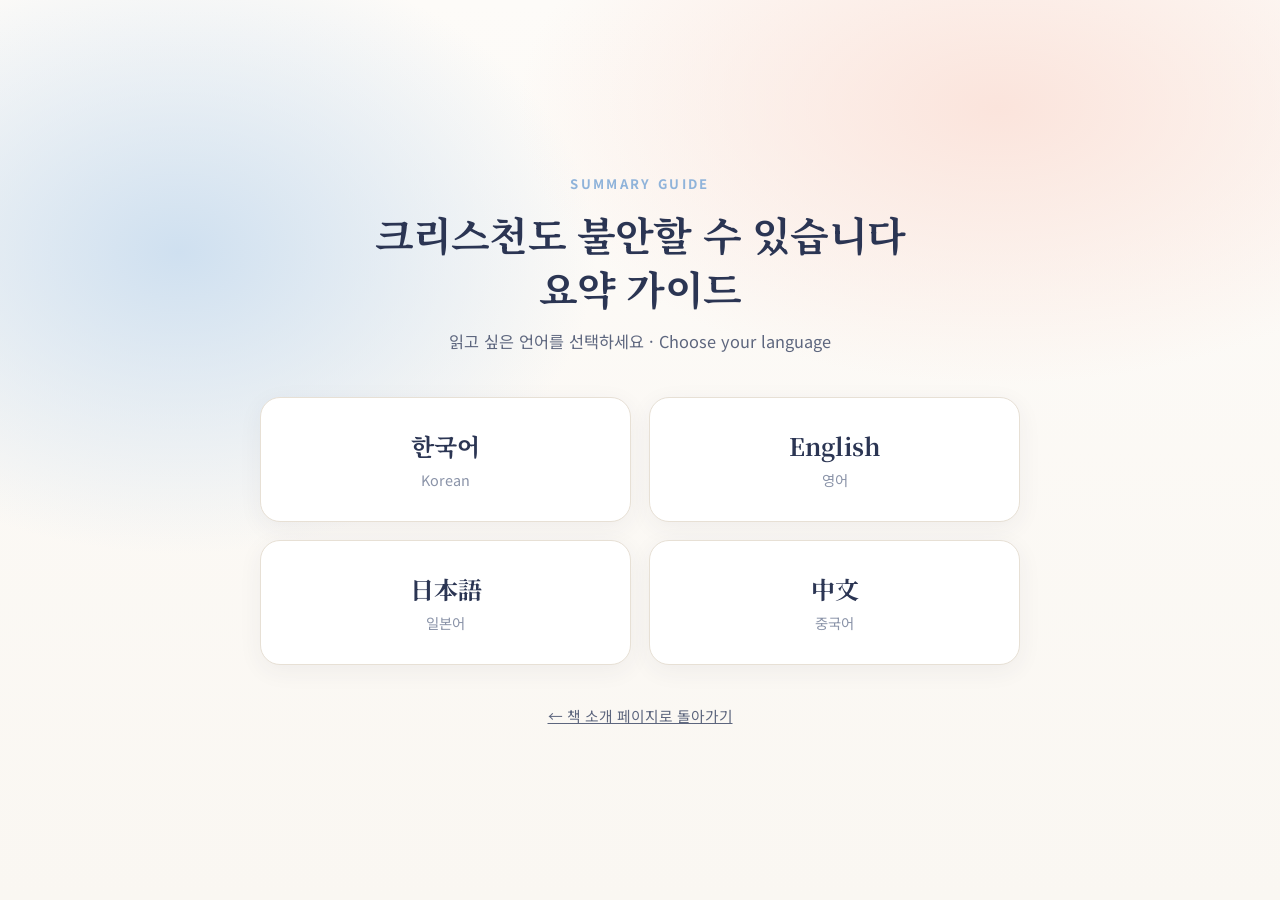
==== guides/index.html @ 87c54f7f "Add 다국어 요약 가이드 (KO/EN/JA/ZH) + 언어 선택 페이지 Co-Authored-By: Claude Opus 4.7 (1M context) <noreply@anthr" ====
<!DOCTYPE html>
<html lang="ko">
<head>
  <meta charset="UTF-8" />
  <meta name="viewport" content="width=device-width, initial-scale=1.0" />
  <title>크리스천도 불안할 수 있습니다 — 다국어 요약 가이드</title>
  <meta name="description" content="『크리스천도 불안할 수 있습니다』 요약 가이드 — 한국어·English·日本語·中文" />
  <link rel="preconnect" href="https://fonts.googleapis.com" />
  <link href="https://fonts.googleapis.com/css2?family=Noto+Serif+KR:wght@500;700&family=Noto+Sans+KR:wght@400;500&display=swap" rel="stylesheet" />
  <style>
    * { margin: 0; padding: 0; box-sizing: border-box; }
    body {
      font-family: "Noto Sans KR", sans-serif; color: #2b3553; min-height: 100vh;
      display: grid; place-items: center; padding: 40px 20px;
      background:
        radial-gradient(800px 460px at 78% 12%, #fbe4dc 0%, transparent 60%),
        radial-gradient(720px 520px at 14% 28%, #cfe0f0 0%, transparent 58%),
        linear-gradient(180deg, #fdfbf8, #faf7f2);
    }
    .wrap { max-width: 760px; width: 100%; text-align: center; }
    .eyebrow { color: #8fb3da; font-weight: 700; letter-spacing: .18em; font-size: .82rem; text-transform: uppercase; margin-bottom: 14px; }
    h1 { font-family: "Noto Serif KR", serif; font-weight: 700; font-size: clamp(1.7rem, 5vw, 2.5rem); line-height: 1.35; margin-bottom: 14px; letter-spacing: -.02em; }
    .sub { color: #5d667e; font-size: 1.02rem; margin-bottom: 44px; }
    .langs { display: grid; grid-template-columns: repeat(2, 1fr); gap: 18px; }
    .lang {
      display: block; background: #fff; border: 1px solid #e7e0d5; border-radius: 20px;
      padding: 30px 24px; text-decoration: none; color: inherit; transition: transform .3s cubic-bezier(.22,.61,.36,1), box-shadow .3s;
      box-shadow: 0 6px 24px rgba(43,53,83,.06);
    }
    .lang:hover { transform: translateY(-6px); box-shadow: 0 20px 50px rgba(43,53,83,.14); }
    .lang b { font-family: "Noto Serif KR", serif; font-size: 1.5rem; display: block; margin-bottom: 4px; }
    .lang span { color: #8a93a8; font-size: .9rem; }
    .foot { margin-top: 40px; font-size: .92rem; }
    .foot a { color: #5d667e; }
    @media (max-width: 540px) { .langs { grid-template-columns: 1fr; } }
  </style>
</head>
<body>
  <main class="wrap">
    <p class="eyebrow">Summary Guide</p>
    <h1>크리스천도 불안할 수 있습니다<br />요약 가이드</h1>
    <p class="sub">읽고 싶은 언어를 선택하세요 · Choose your language</p>
    <div class="langs">
      <a class="lang" href="Christians_Can_Get_Anxious_KO.html"><b>한국어</b><span>Korean</span></a>
      <a class="lang" href="Christians_Can_Get_Anxious_EN.html"><b>English</b><span>영어</span></a>
      <a class="lang" href="Christians_Can_Get_Anxious_JA.html"><b>日本語</b><span>일본어</span></a>
      <a class="lang" href="Christians_Can_Get_Anxious_ZH.html"><b>中文</b><span>중국어</span></a>
    </div>
    <p class="foot"><a href="../index.html">← 책 소개 페이지로 돌아가기</a></p>
  </main>
</body>
</html>
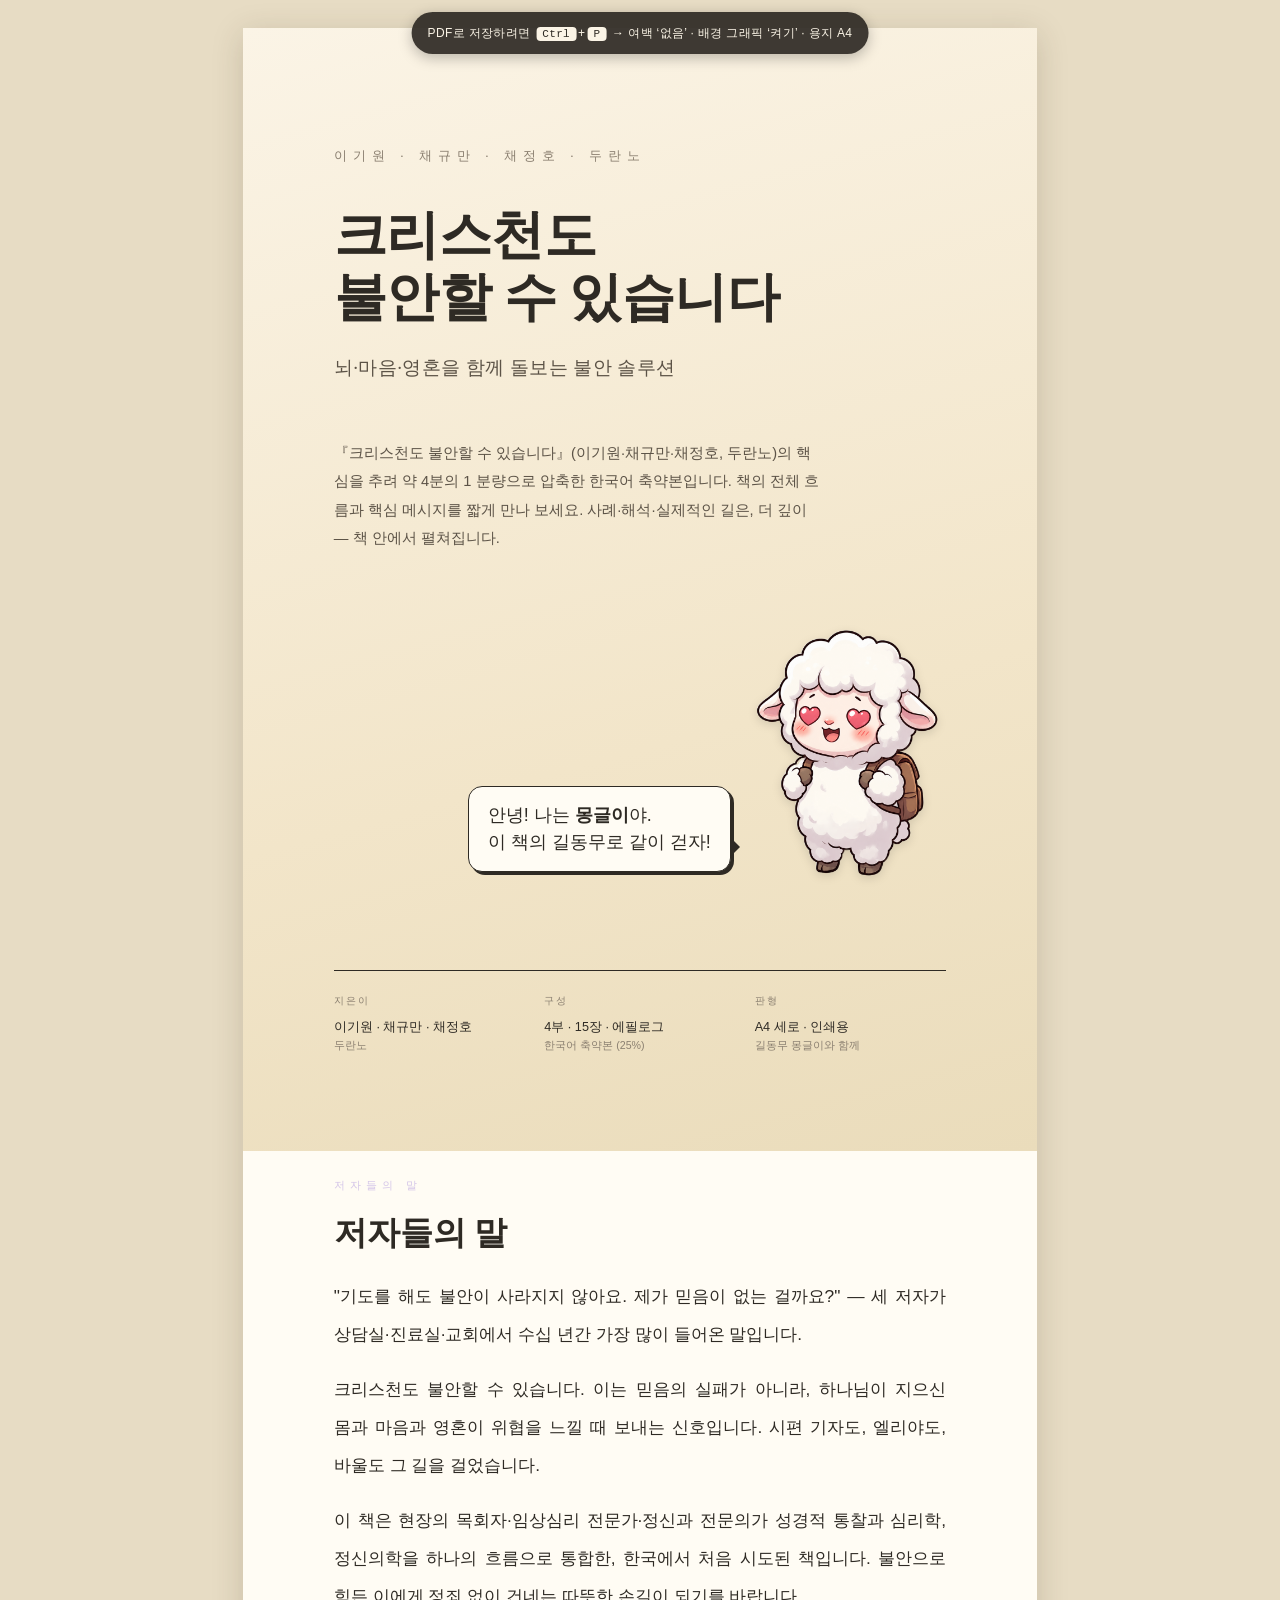
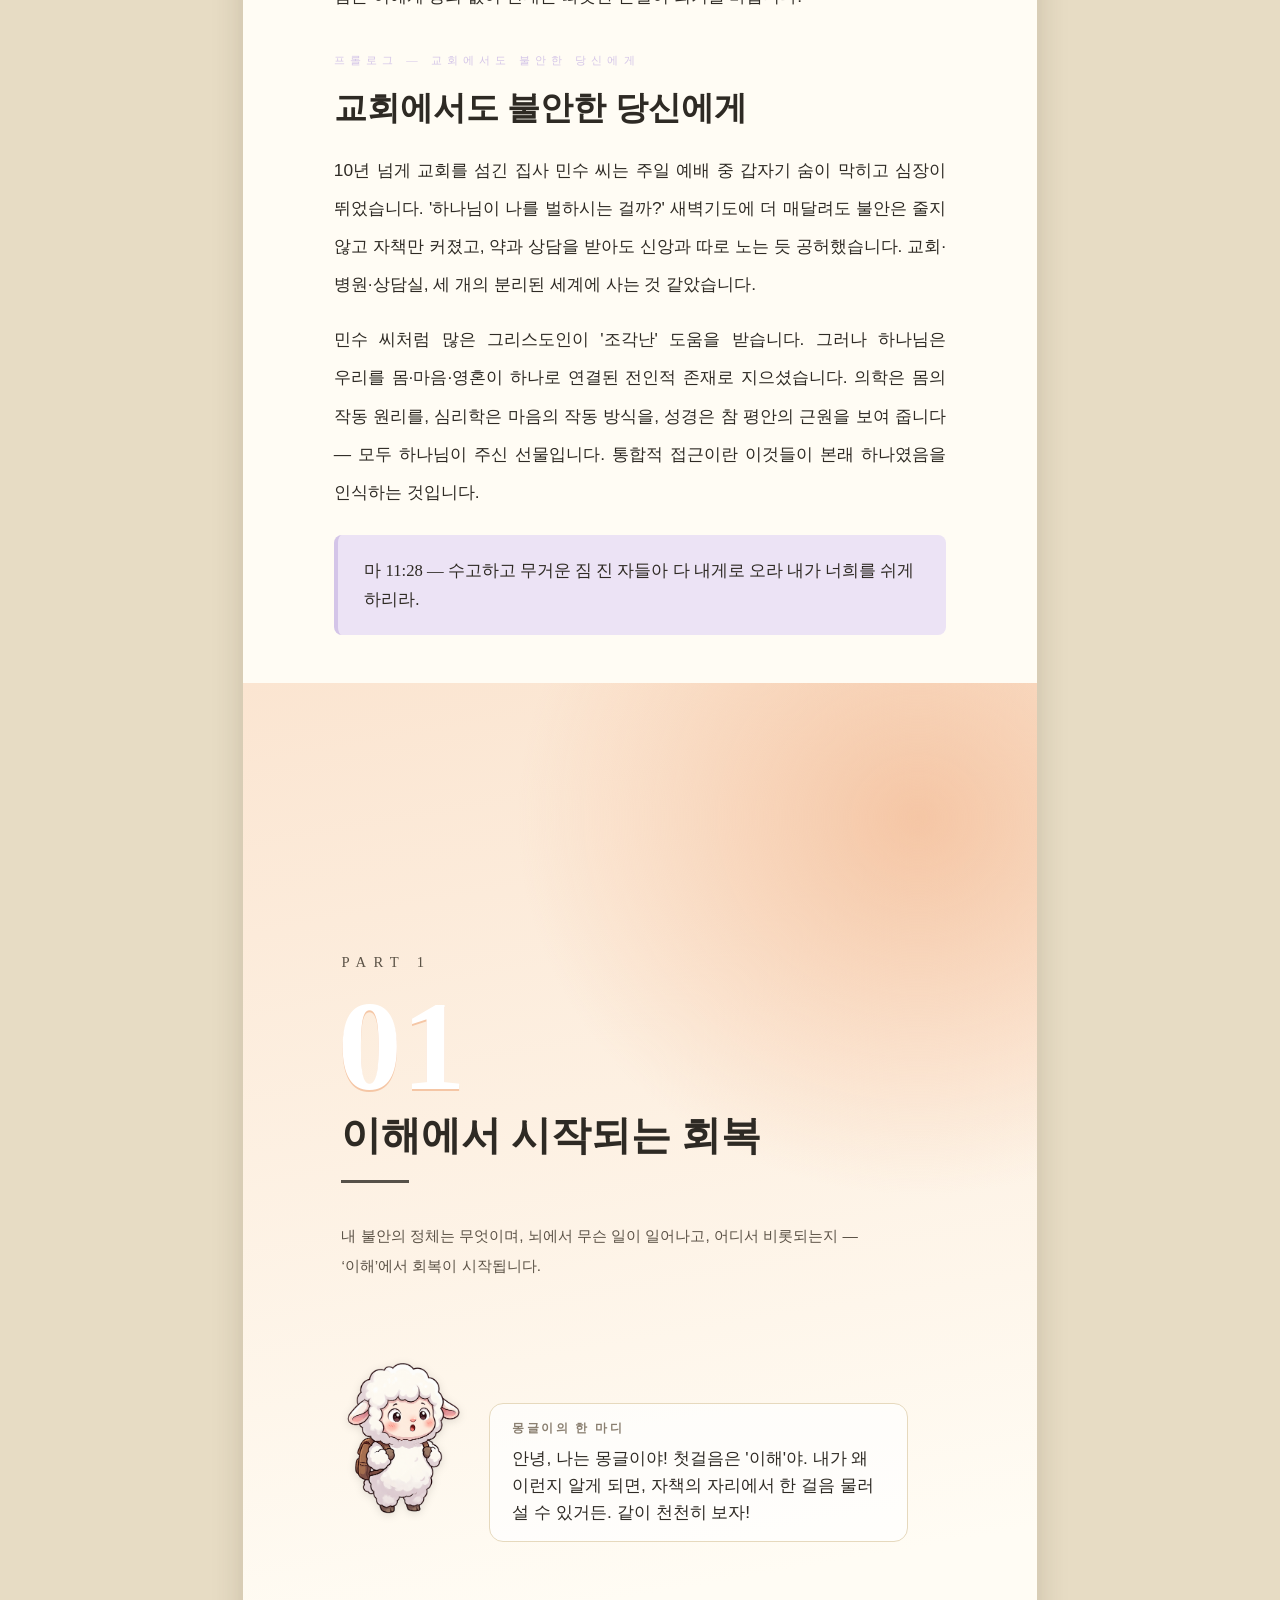
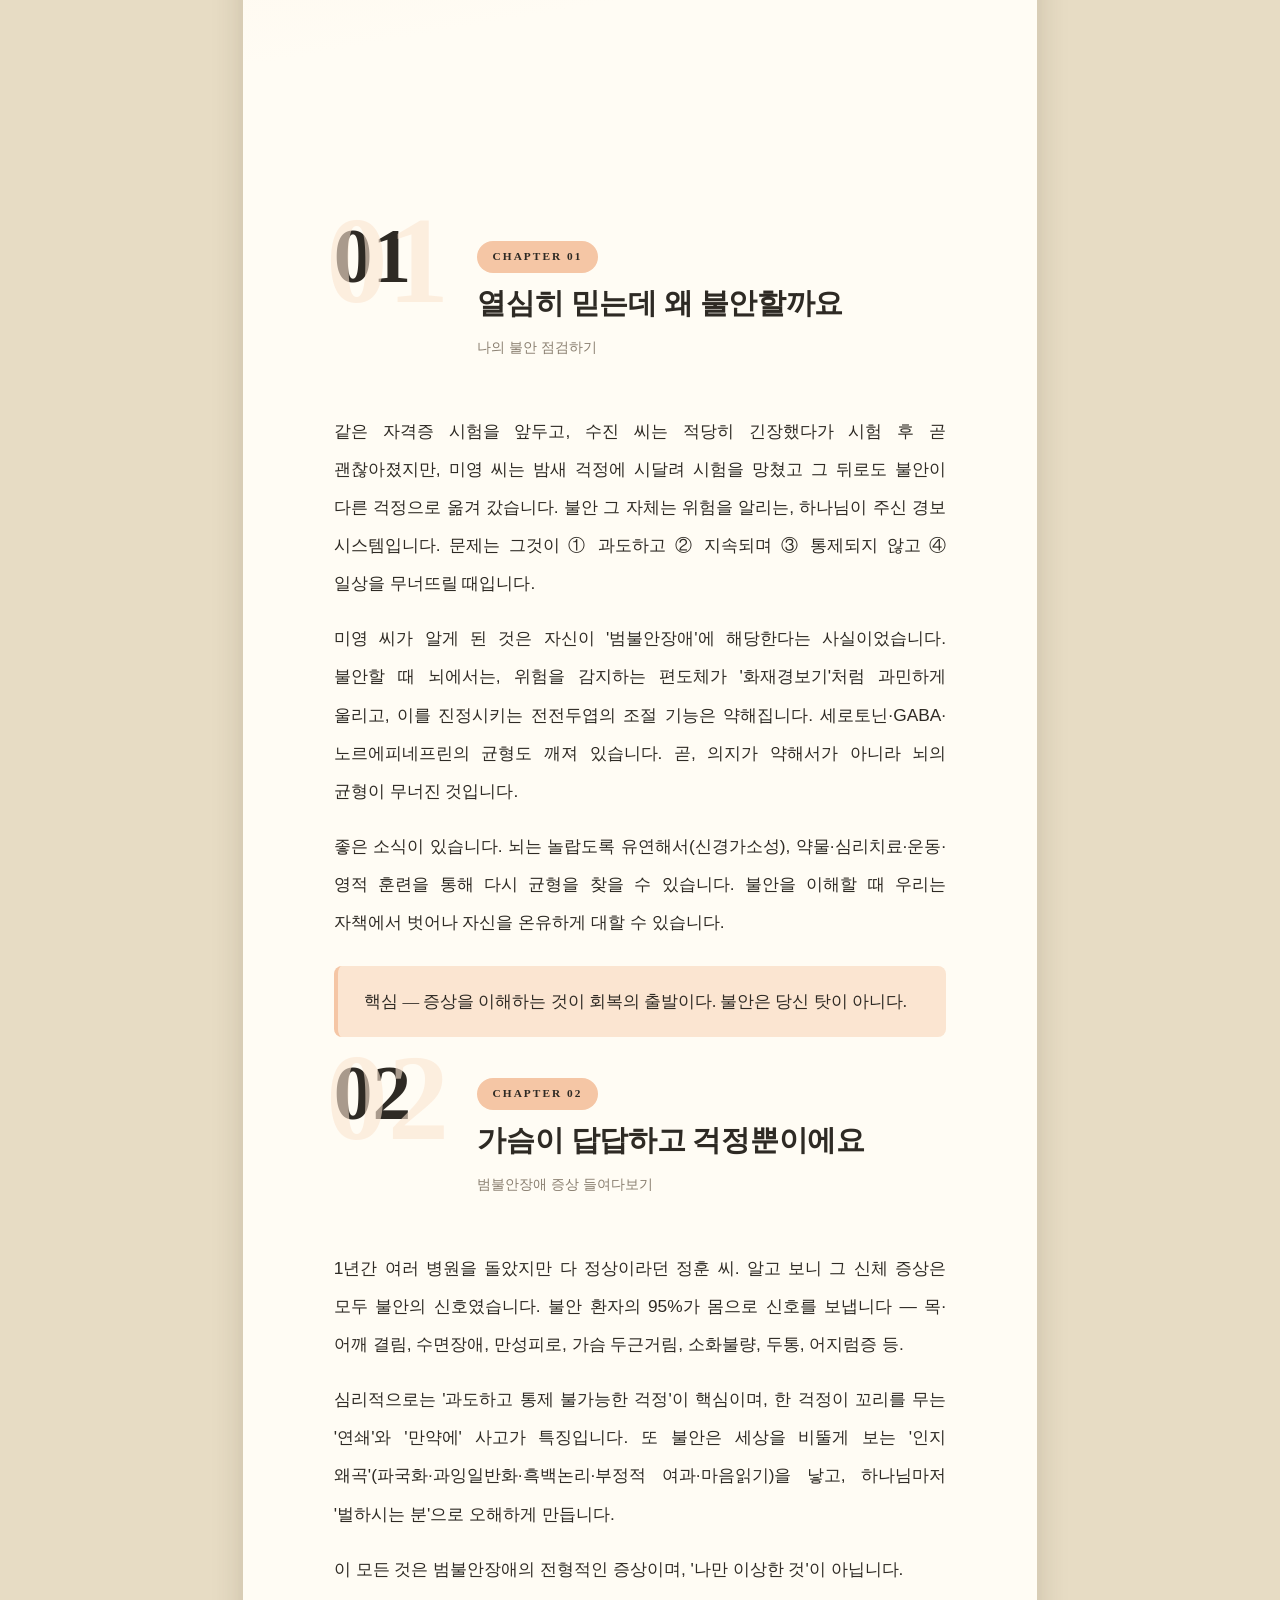
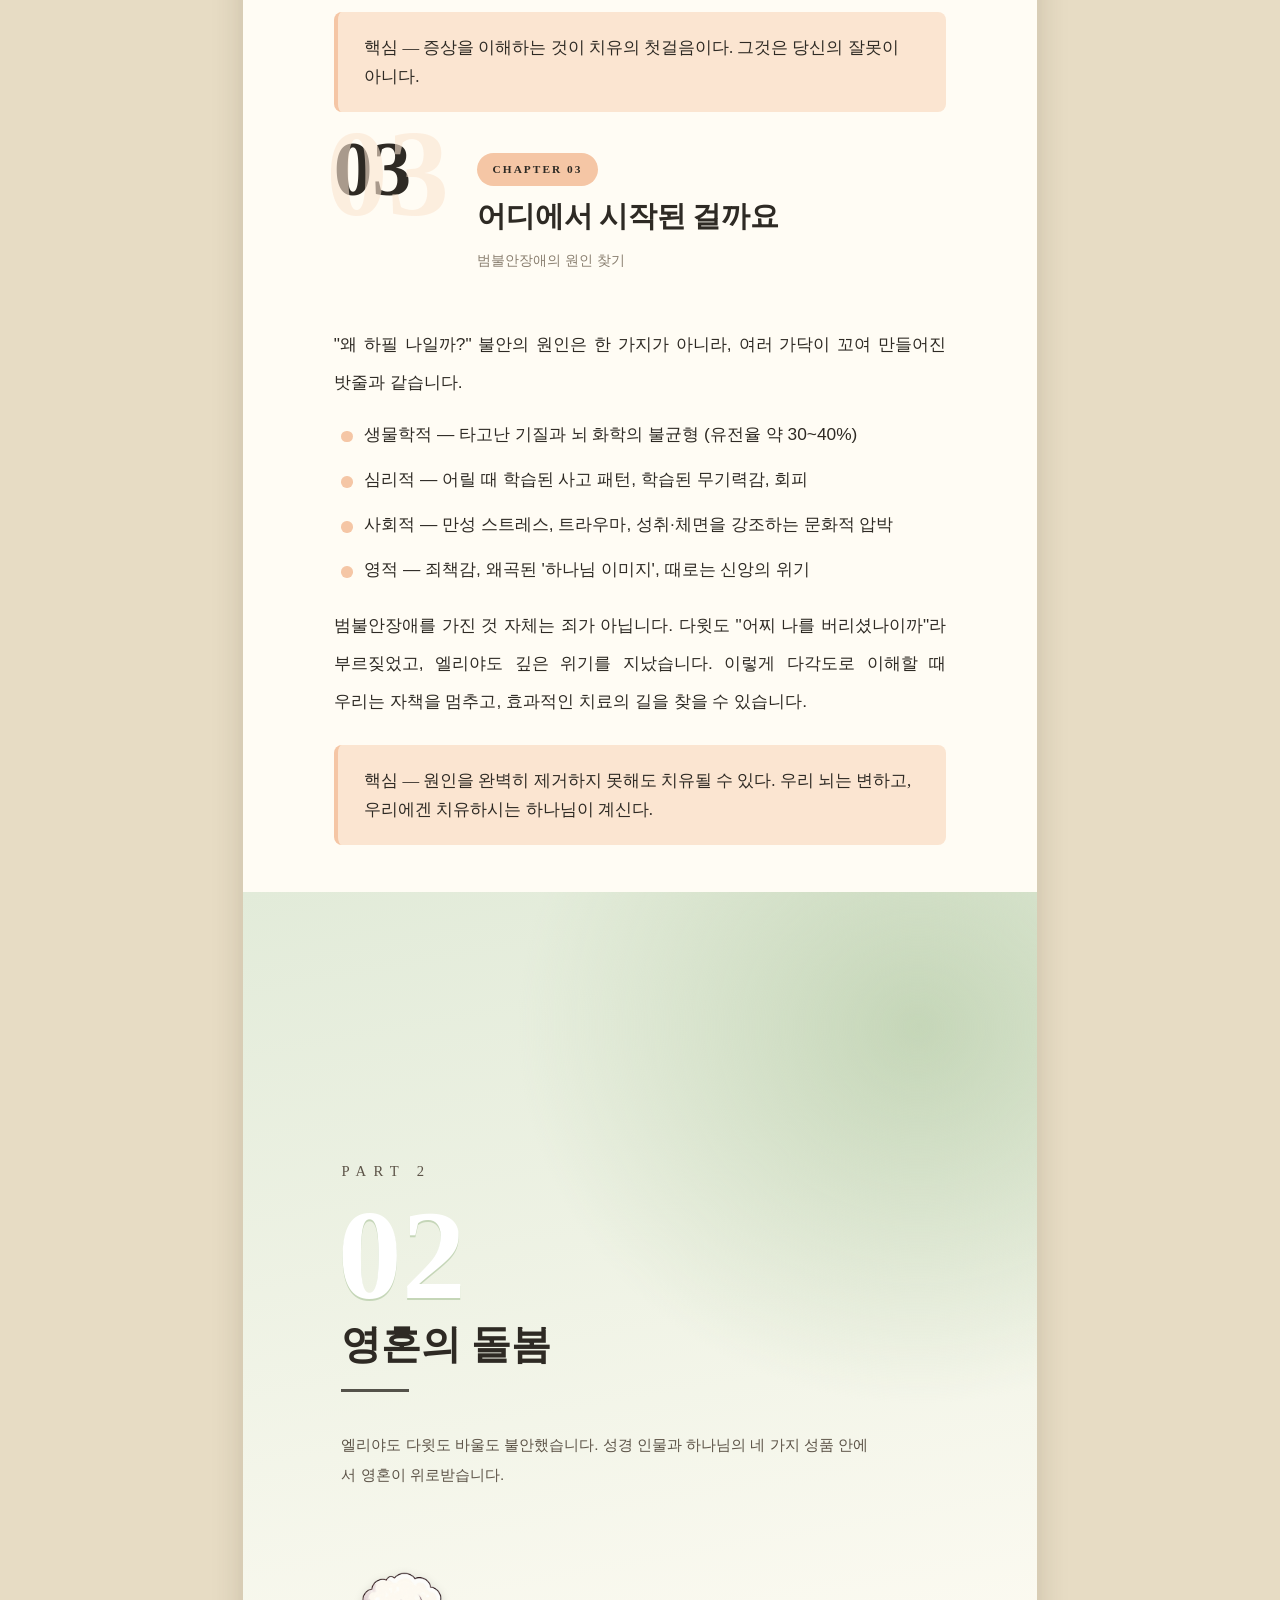
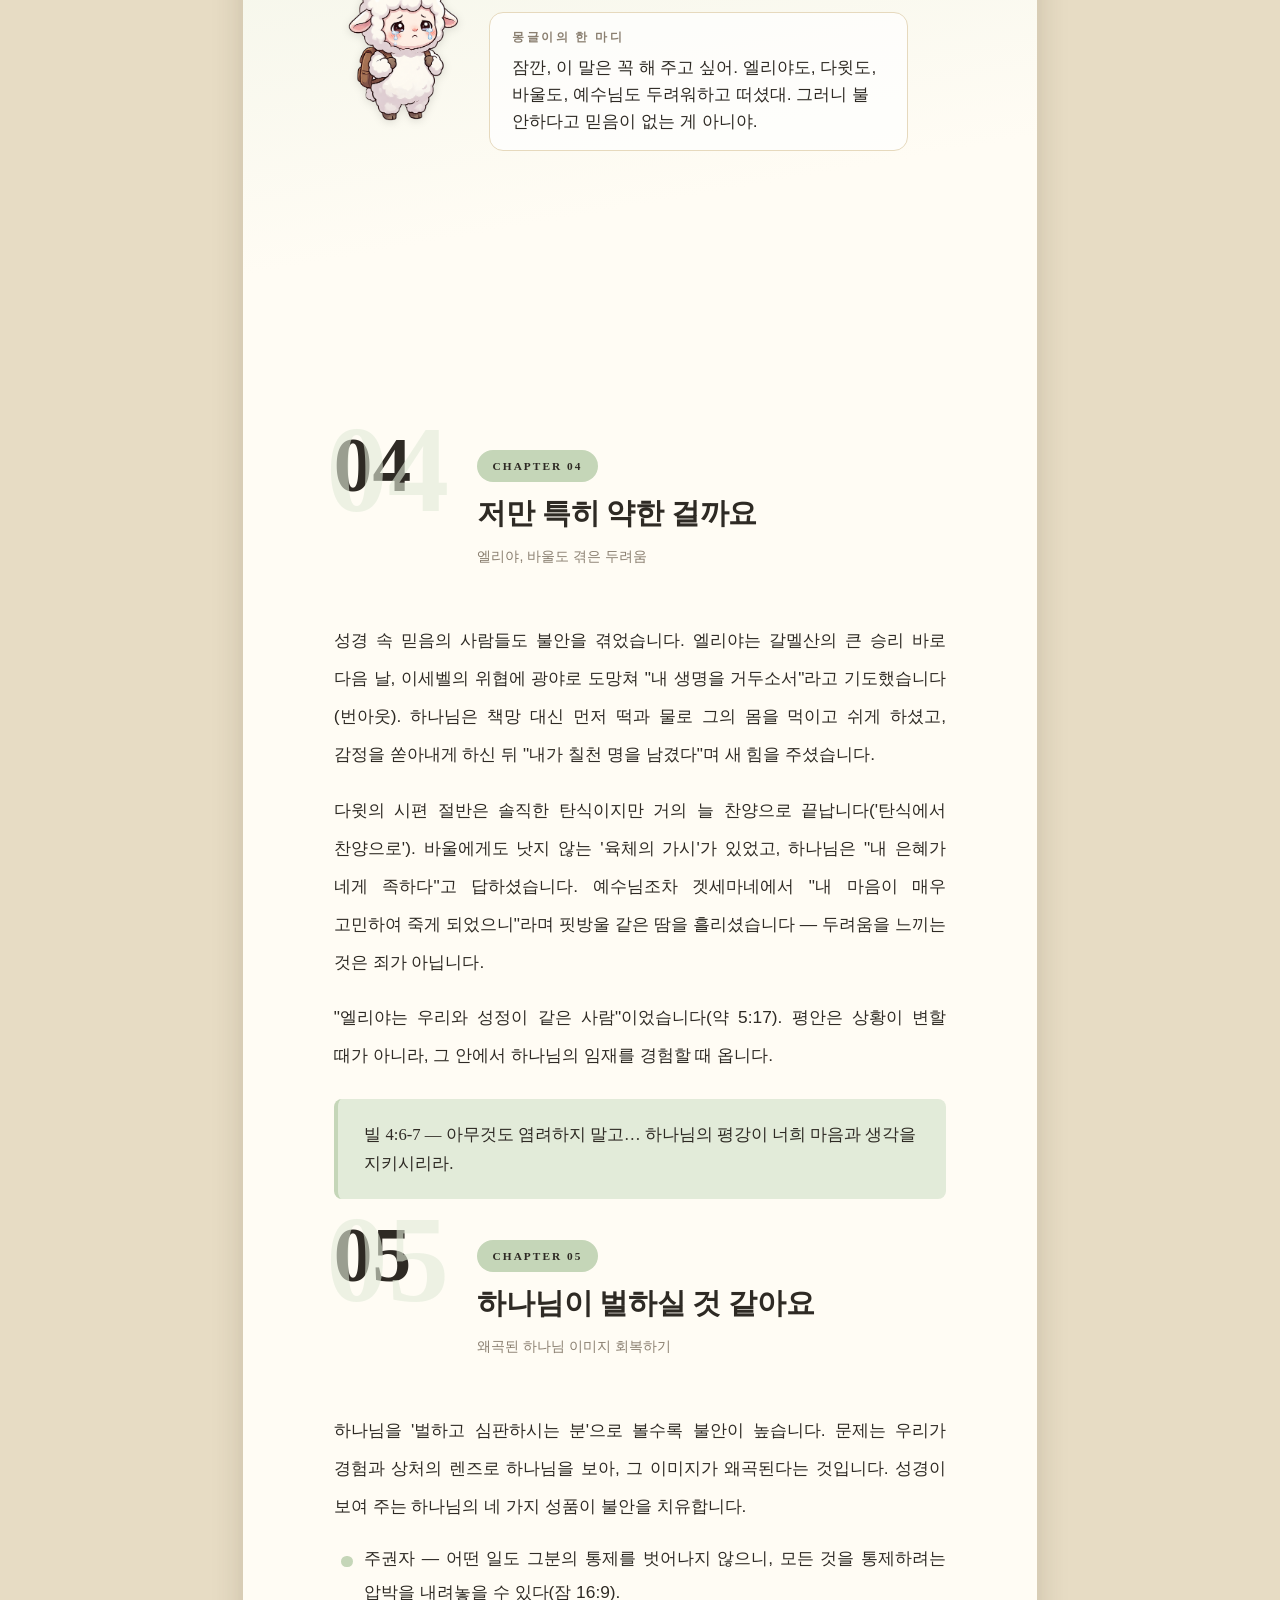
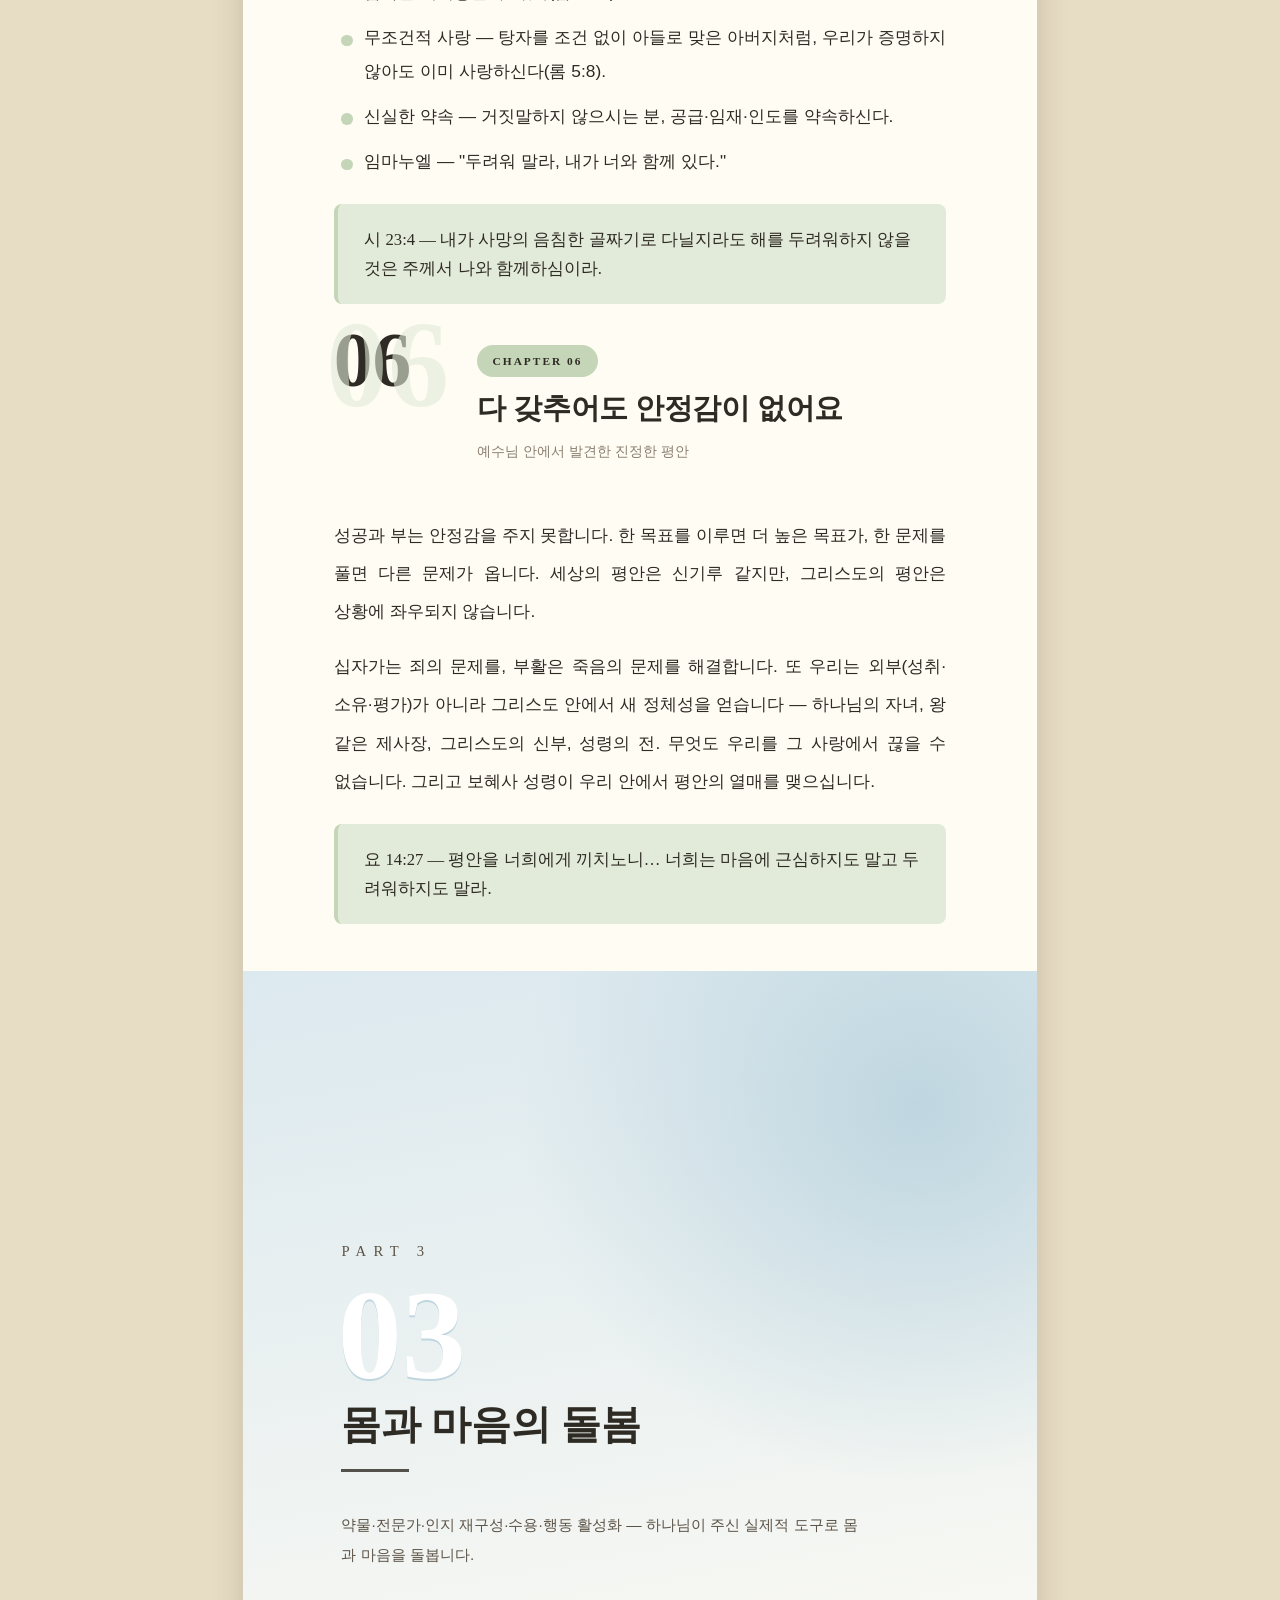
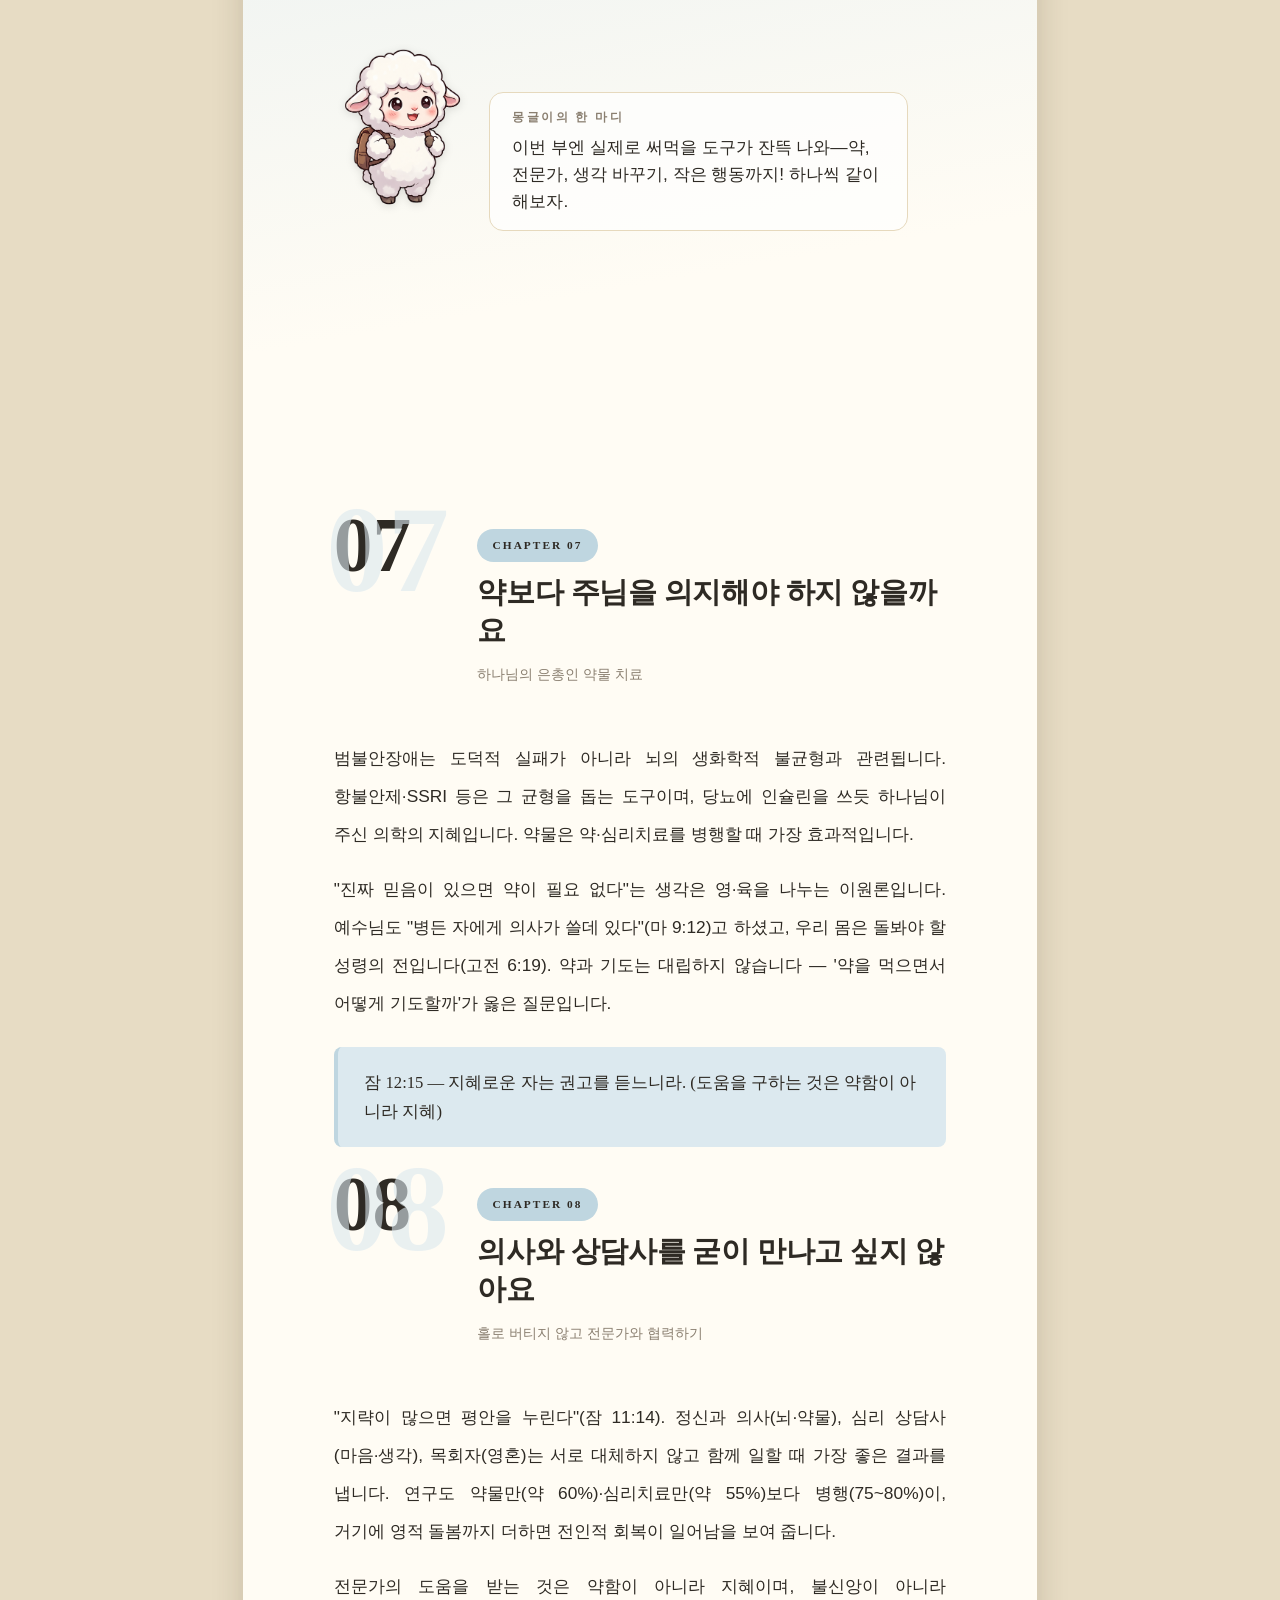
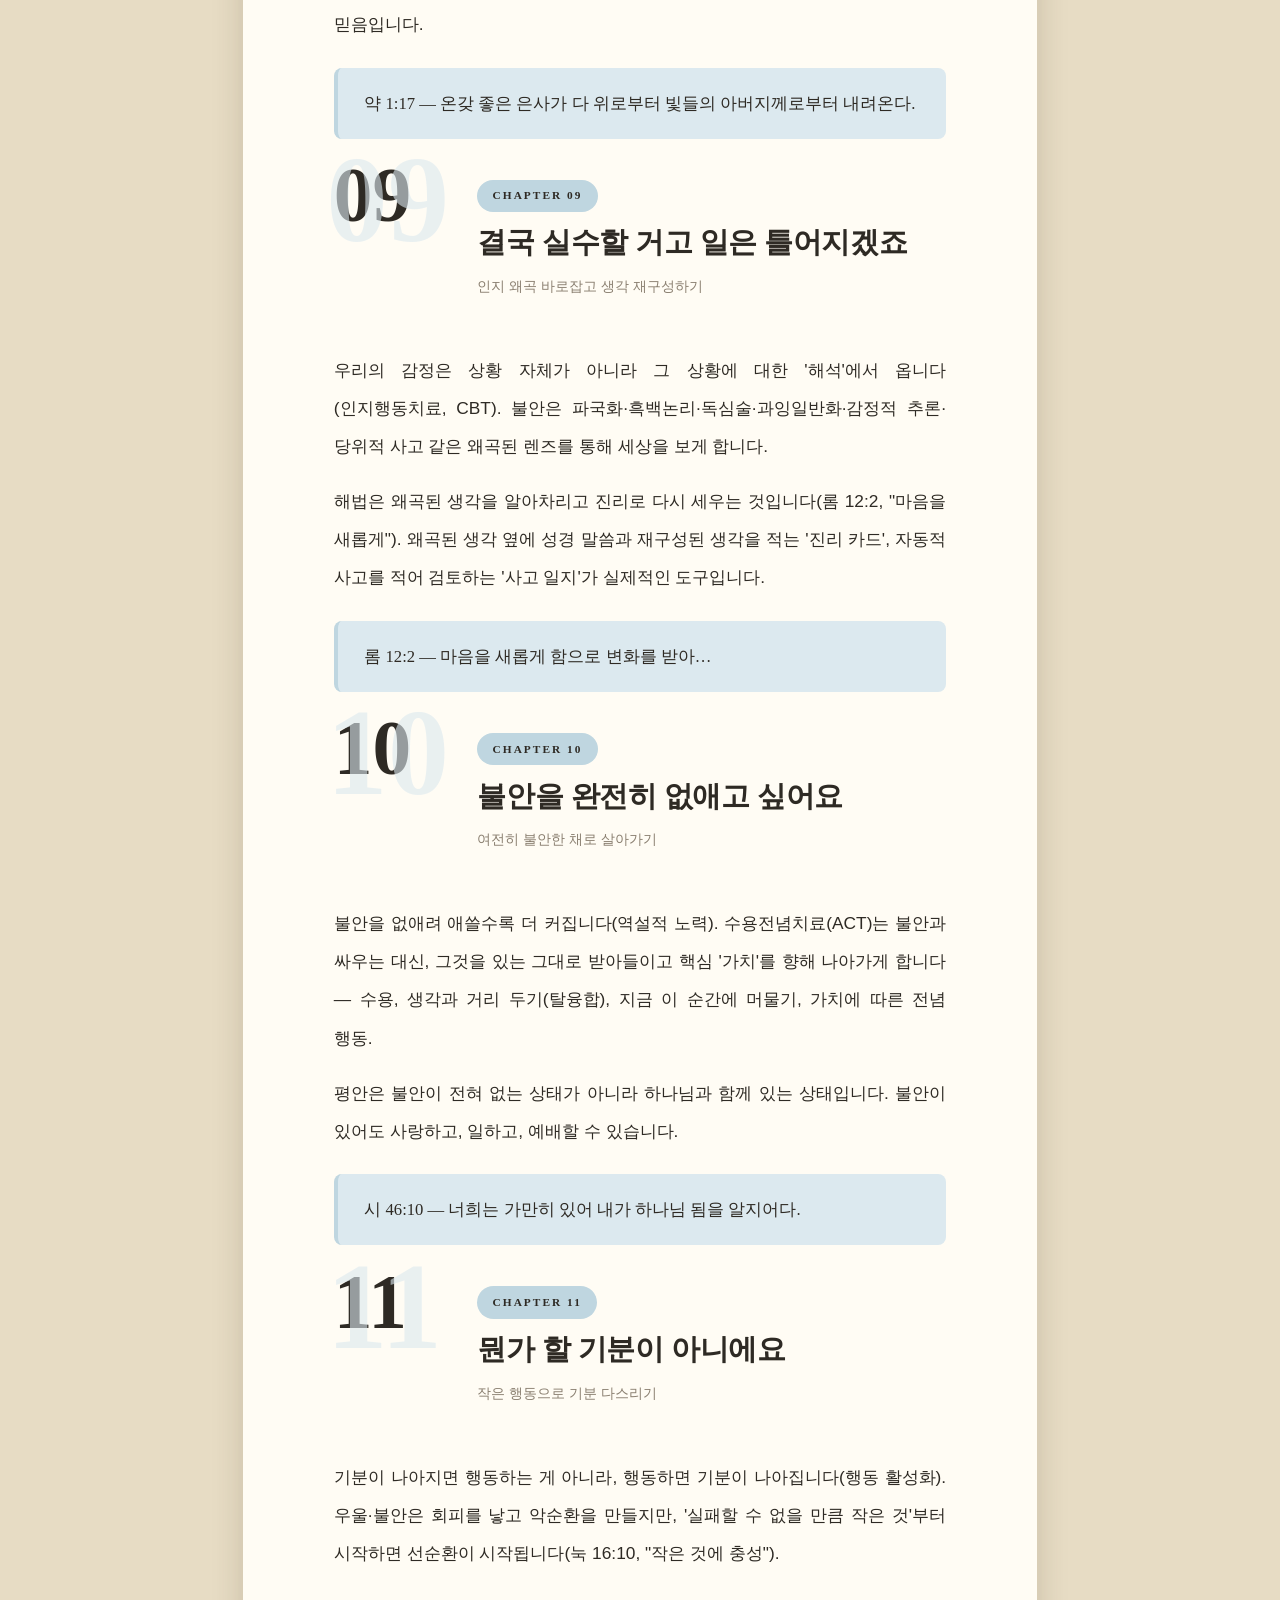
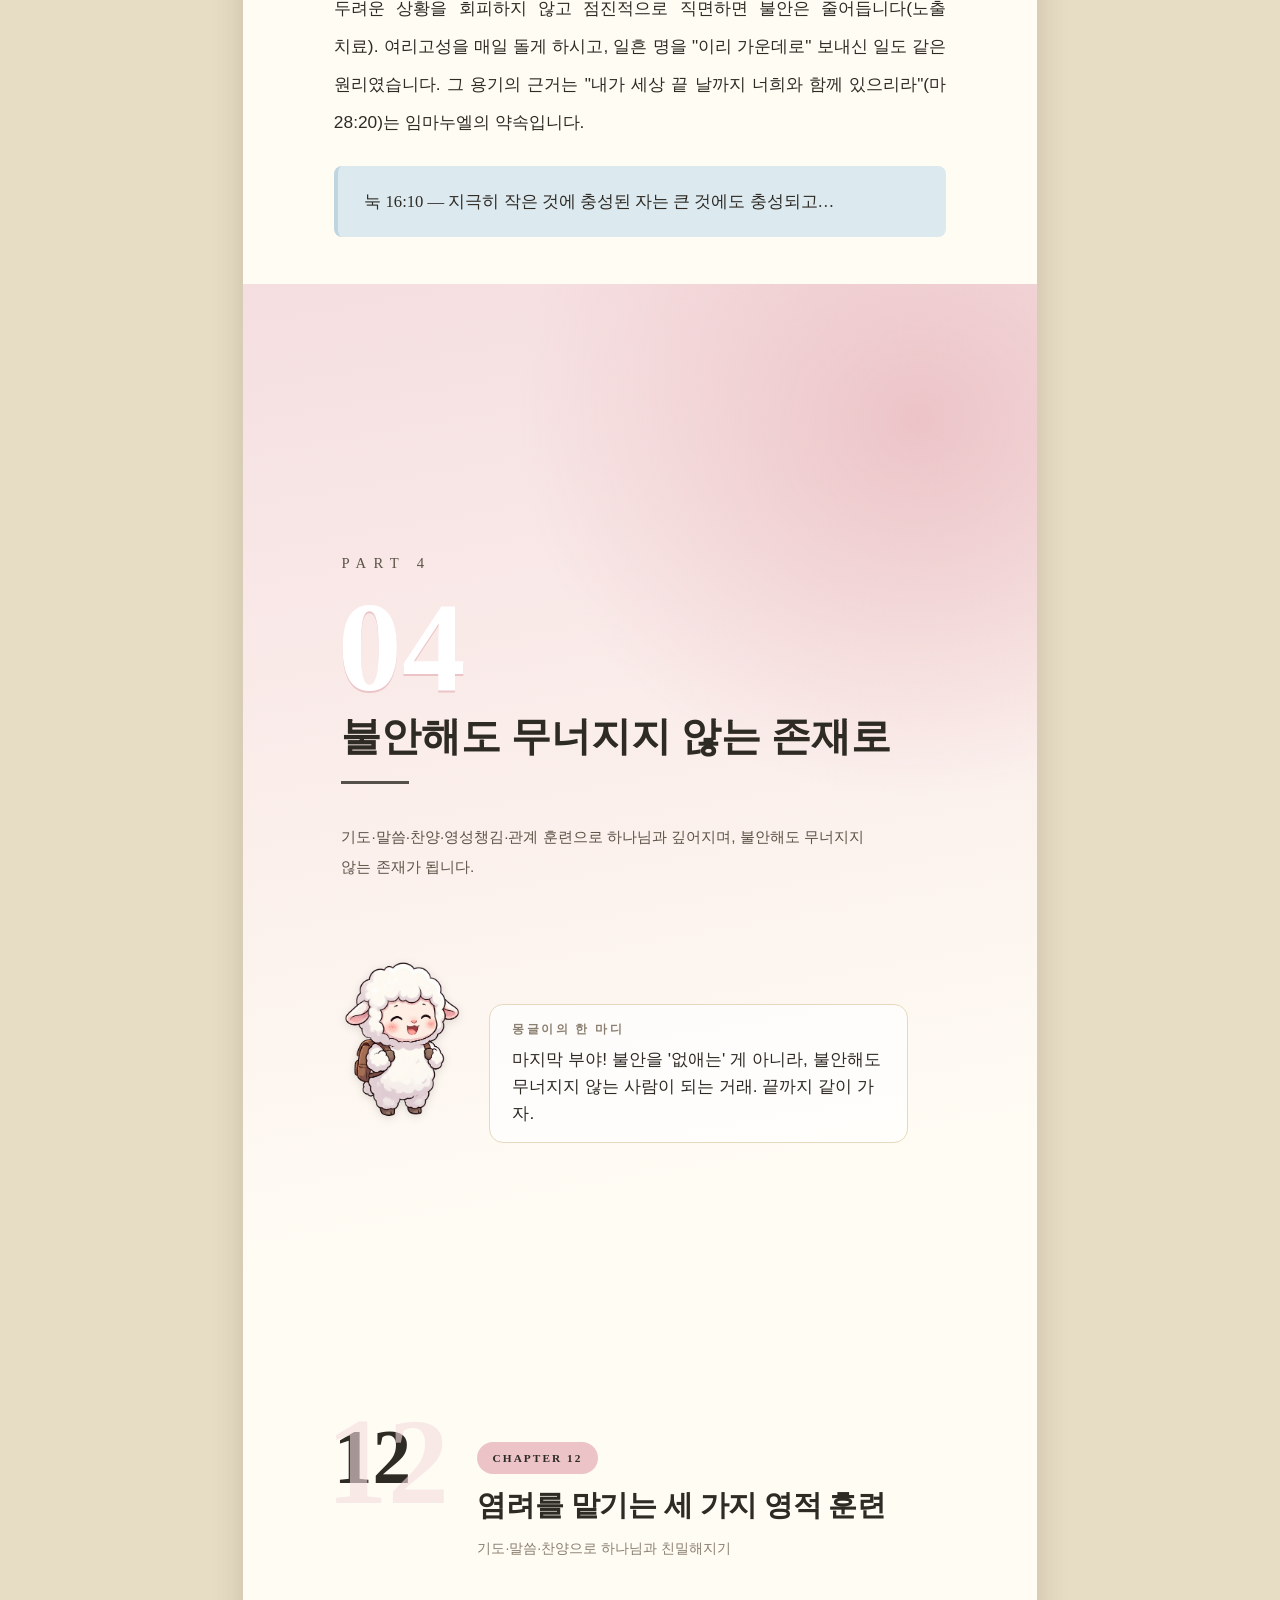
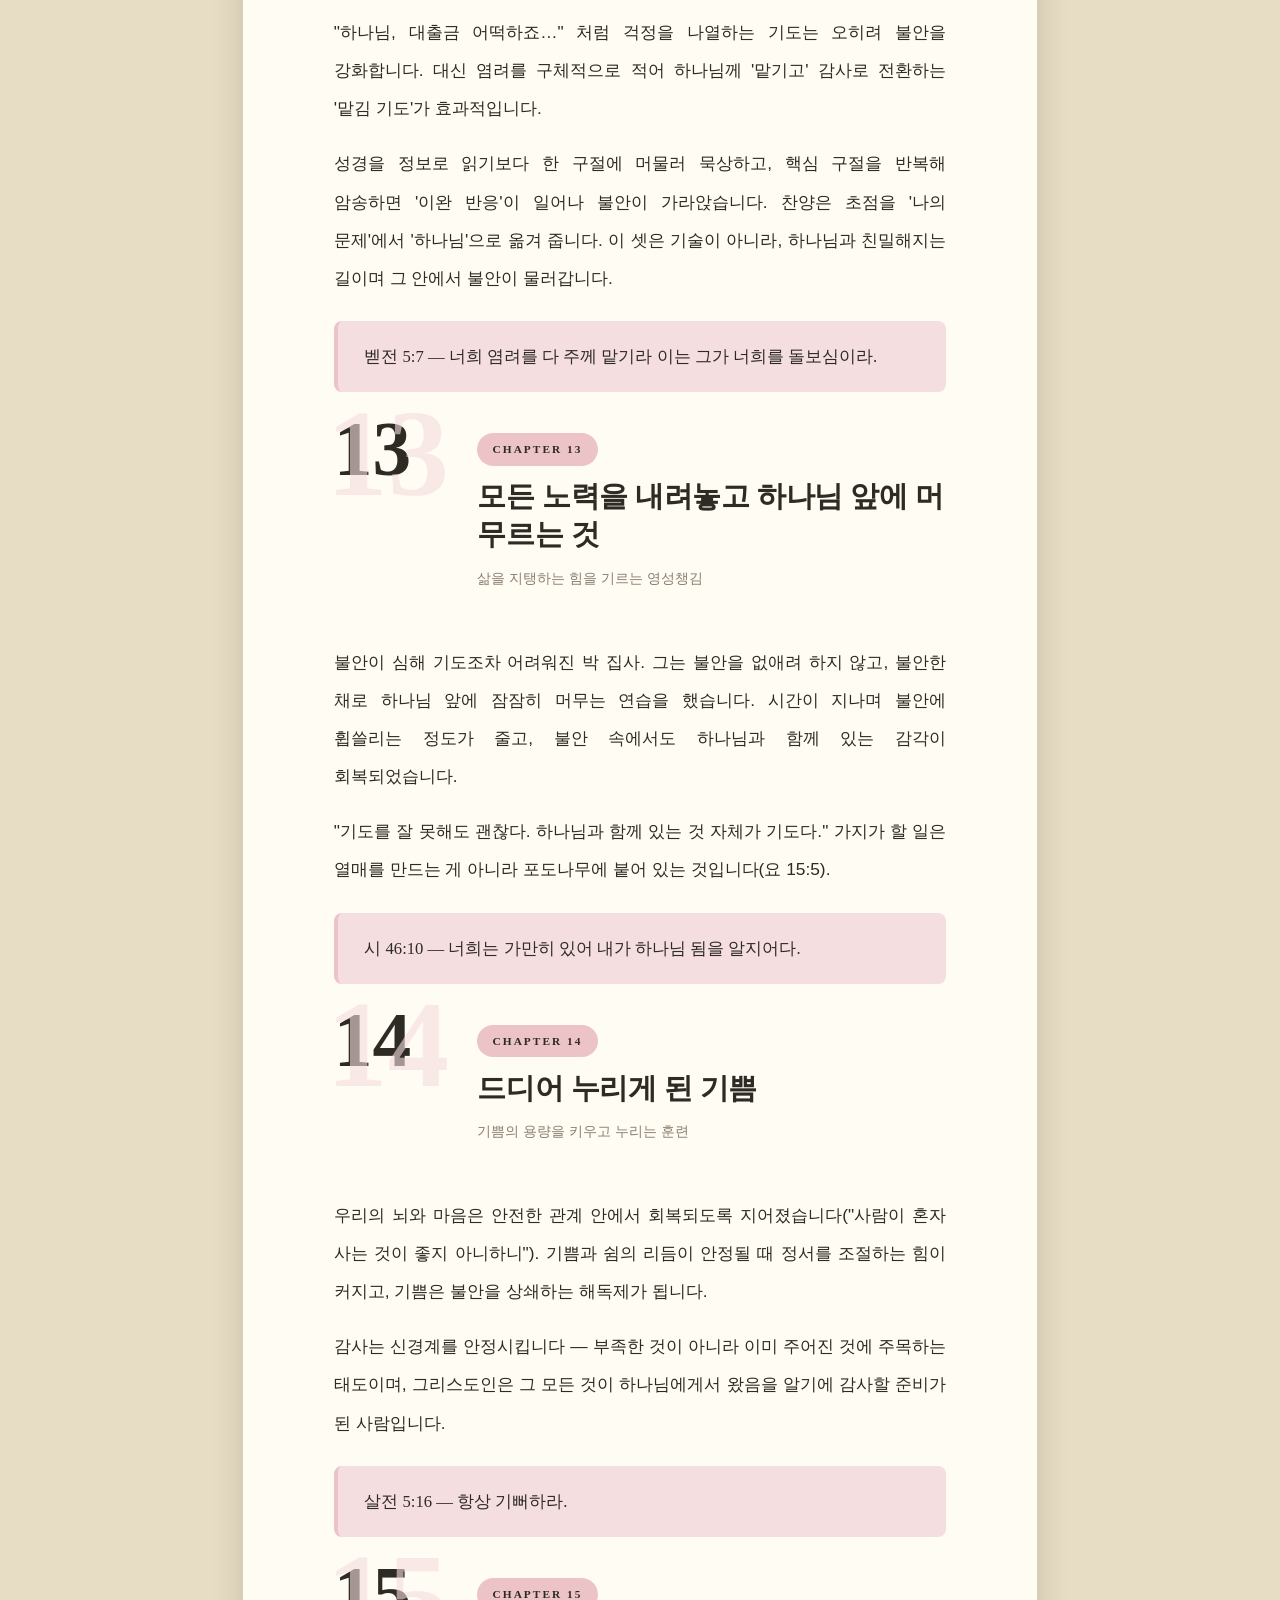
==== commit 7f7dca68: "가이드: 상세 다국어 풀가이드 내리고 한국어 티저(25%)로 교체 저작권 우려(목사님 요청) 반영. EN/JA/ZH/KO 상세본 제거, guides/index.html을 한국어 축" ====
--- a/guides/index.html
+++ b/guides/index.html
@@ -1,52 +1,311 @@
-<!DOCTYPE html>
+<!doctype html>
 <html lang="ko">
 <head>
-  <meta charset="UTF-8" />
-  <meta name="viewport" content="width=device-width, initial-scale=1.0" />
-  <title>크리스천도 불안할 수 있습니다 — 다국어 요약 가이드</title>
-  <meta name="description" content="『크리스천도 불안할 수 있습니다』 요약 가이드 — 한국어·English·日本語·中文" />
-  <link rel="preconnect" href="https://fonts.googleapis.com" />
-  <link href="https://fonts.googleapis.com/css2?family=Noto+Serif+KR:wght@500;700&family=Noto+Sans+KR:wght@400;500&display=swap" rel="stylesheet" />
-  <style>
-    * { margin: 0; padding: 0; box-sizing: border-box; }
-    body {
-      font-family: "Noto Sans KR", sans-serif; color: #2b3553; min-height: 100vh;
-      display: grid; place-items: center; padding: 40px 20px;
-      background:
-        radial-gradient(800px 460px at 78% 12%, #fbe4dc 0%, transparent 60%),
-        radial-gradient(720px 520px at 14% 28%, #cfe0f0 0%, transparent 58%),
-        linear-gradient(180deg, #fdfbf8, #faf7f2);
-    }
-    .wrap { max-width: 760px; width: 100%; text-align: center; }
-    .eyebrow { color: #8fb3da; font-weight: 700; letter-spacing: .18em; font-size: .82rem; text-transform: uppercase; margin-bottom: 14px; }
-    h1 { font-family: "Noto Serif KR", serif; font-weight: 700; font-size: clamp(1.7rem, 5vw, 2.5rem); line-height: 1.35; margin-bottom: 14px; letter-spacing: -.02em; }
-    .sub { color: #5d667e; font-size: 1.02rem; margin-bottom: 44px; }
-    .langs { display: grid; grid-template-columns: repeat(2, 1fr); gap: 18px; }
-    .lang {
-      display: block; background: #fff; border: 1px solid #e7e0d5; border-radius: 20px;
-      padding: 30px 24px; text-decoration: none; color: inherit; transition: transform .3s cubic-bezier(.22,.61,.36,1), box-shadow .3s;
-      box-shadow: 0 6px 24px rgba(43,53,83,.06);
-    }
-    .lang:hover { transform: translateY(-6px); box-shadow: 0 20px 50px rgba(43,53,83,.14); }
-    .lang b { font-family: "Noto Serif KR", serif; font-size: 1.5rem; display: block; margin-bottom: 4px; }
-    .lang span { color: #8a93a8; font-size: .9rem; }
-    .foot { margin-top: 40px; font-size: .92rem; }
-    .foot a { color: #5d667e; }
-    @media (max-width: 540px) { .langs { grid-template-columns: 1fr; } }
-  </style>
+<meta charset="utf-8"/>
+<meta name="viewport" content="width=device-width, initial-scale=1"/>
+<title>크리스천도 불안할 수 있습니다 — 한국어 풀가이드</title>
+<link rel="stylesheet" href="styles.css"/>
 </head>
-<body>
-  <main class="wrap">
-    <p class="eyebrow">Summary Guide</p>
-    <h1>크리스천도 불안할 수 있습니다<br />요약 가이드</h1>
-    <p class="sub">읽고 싶은 언어를 선택하세요 · Choose your language</p>
-    <div class="langs">
-      <a class="lang" href="Christians_Can_Get_Anxious_KO.html"><b>한국어</b><span>Korean</span></a>
-      <a class="lang" href="Christians_Can_Get_Anxious_EN.html"><b>English</b><span>영어</span></a>
-      <a class="lang" href="Christians_Can_Get_Anxious_JA.html"><b>日本語</b><span>일본어</span></a>
-      <a class="lang" href="Christians_Can_Get_Anxious_ZH.html"><b>中文</b><span>중국어</span></a>
-    </div>
-    <p class="foot"><a href="../index.html">← 책 소개 페이지로 돌아가기</a></p>
-  </main>
+<body class="edition">
+<div class="viewer-hint">PDF로 저장하려면 <kbd>Ctrl</kbd>+<kbd>P</kbd> → 여백 ‘없음’ · 배경 그래픽 ‘켜기’ · 용지 A4</div>
+<div class="book">
+<section class="cover">
+  <div class="eyebrow">이기원 · 채규만 · 채정호 · 두란노</div>
+  <h1>크리스천도<br/>불안할 수 있습니다</h1>
+  <div class="subtitle">뇌·마음·영혼을 함께 돌보는 불안 솔루션</div>
+  <p class="desc">『크리스천도 불안할 수 있습니다』(이기원·채규만·채정호, 두란노)의 핵심을 추려 약 4분의 1 분량으로 압축한 한국어 축약본입니다. 책의 전체 흐름과 핵심 메시지를 짧게 만나 보세요. 사례·해석·실제적인 길은, 더 깊이 — 책 안에서 펼쳐집니다.</p>
+  <div class="cover-mid">
+    <div class="cover-bubble">안녕! 나는 <b>몽글이</b>야.<br/>이 책의 길동무로 같이 걷자!</div>
+    <div class="cover-mongle"><img src="../assets/Mongle_Heart%20Eyes.png" alt="몽글이"/></div>
+  </div>
+  <dl class="meta">
+    <div><dt>지은이</dt><dd>이기원 · 채규만 · 채정호<br/><span style="color:#8A7F70;font-size:8pt;">두란노</span></dd></div>
+    <div><dt>구성</dt><dd>4부 · 15장 · 에필로그<br/><span style="color:#8A7F70;font-size:8pt;">한국어 축약본 (25%)</span></dd></div>
+    <div><dt>판형</dt><dd>A4 세로 · 인쇄용<br/><span style="color:#8A7F70;font-size:8pt;">길동무 몽글이와 함께</span></dd></div>
+  </dl>
+</section>
+<div class="flow">
+<section class="special theme-lavender">
+  <div class="kicker">저자들의 말</div>
+  <h2>저자들의 말</h2>
+  <p>&quot;기도를 해도 불안이 사라지지 않아요. 제가 믿음이 없는 걸까요?&quot; — 세 저자가 상담실·진료실·교회에서 수십 년간 가장 많이 들어온 말입니다.</p>
+<p>크리스천도 불안할 수 있습니다. 이는 믿음의 실패가 아니라, 하나님이 지으신 몸과 마음과 영혼이 위협을 느낄 때 보내는 신호입니다. 시편 기자도, 엘리야도, 바울도 그 길을 걸었습니다.</p>
+<p>이 책은 현장의 목회자·임상심리 전문가·정신과 전문의가 성경적 통찰과 심리학, 정신의학을 하나의 흐름으로 통합한, 한국에서 처음 시도된 책입니다. 불안으로 힘든 이에게 정죄 없이 건네는 따뜻한 손길이 되기를 바랍니다.</p>
+  
+</section>
+<section class="special theme-lavender">
+  <div class="kicker">프롤로그 — 교회에서도 불안한 당신에게</div>
+  <h2>교회에서도 불안한 당신에게</h2>
+  <p>10년 넘게 교회를 섬긴 집사 민수 씨는 주일 예배 중 갑자기 숨이 막히고 심장이 뛰었습니다. &#x27;하나님이 나를 벌하시는 걸까?&#x27; 새벽기도에 더 매달려도 불안은 줄지 않고 자책만 커졌고, 약과 상담을 받아도 신앙과 따로 노는 듯 공허했습니다. 교회·병원·상담실, 세 개의 분리된 세계에 사는 것 같았습니다.</p>
+<p>민수 씨처럼 많은 그리스도인이 &#x27;조각난&#x27; 도움을 받습니다. 그러나 하나님은 우리를 몸·마음·영혼이 하나로 연결된 전인적 존재로 지으셨습니다. 의학은 몸의 작동 원리를, 심리학은 마음의 작동 방식을, 성경은 참 평안의 근원을 보여 줍니다 — 모두 하나님이 주신 선물입니다. 통합적 접근이란 이것들이 본래 하나였음을 인식하는 것입니다.</p>
+<blockquote class="quote">마 11:28 — 수고하고 무거운 짐 진 자들아 다 내게로 오라 내가 너희를 쉬게 하리라.</blockquote>
+  
+</section>
+</div>
+<section class="partcover theme-peach">
+  <div class="pc-kicker">PART 1</div>
+  <div class="pc-num">01</div>
+  <h2 class="pc-title">이해에서 시작되는 회복</h2>
+  <div class="pc-rule"></div>
+  <p class="pc-summary">내 불안의 정체는 무엇이며, 뇌에서 무슨 일이 일어나고, 어디서 비롯되는지 — ‘이해’에서 회복이 시작됩니다.</p>
+  <div class="pc-mongle"><img src="../assets/Mongle_Surpirsed.png" alt="몽글이"/><div class="pc-bubble"><b>몽글이의 한 마디</b>안녕, 나는 몽글이야! 첫걸음은 &#x27;이해&#x27;야. 내가 왜 이런지 알게 되면, 자책의 자리에서 한 걸음 물러설 수 있거든. 같이 천천히 보자!</div></div>
+</section>
+<div class="flow">
+<article class="chapter theme-peach">
+  <header class="chapter-head">
+    <div class="num"><span class="numbg">01</span>01</div>
+    <div class="meta">
+      <span class="tag">CHAPTER 01</span>
+      <h2 class="title">열심히 믿는데 왜 불안할까요</h2>
+      <div class="sub">나의 불안 점검하기</div>
+    </div>
+  </header>
+  <p>같은 자격증 시험을 앞두고, 수진 씨는 적당히 긴장했다가 시험 후 곧 괜찮아졌지만, 미영 씨는 밤새 걱정에 시달려 시험을 망쳤고 그 뒤로도 불안이 다른 걱정으로 옮겨 갔습니다. 불안 그 자체는 위험을 알리는, 하나님이 주신 경보 시스템입니다. 문제는 그것이 ① 과도하고 ② 지속되며 ③ 통제되지 않고 ④ 일상을 무너뜨릴 때입니다.</p>
+<p>미영 씨가 알게 된 것은 자신이 &#x27;범불안장애&#x27;에 해당한다는 사실이었습니다. 불안할 때 뇌에서는, 위험을 감지하는 편도체가 &#x27;화재경보기&#x27;처럼 과민하게 울리고, 이를 진정시키는 전전두엽의 조절 기능은 약해집니다. 세로토닌·GABA·노르에피네프린의 균형도 깨져 있습니다. 곧, 의지가 약해서가 아니라 뇌의 균형이 무너진 것입니다.</p>
+<p>좋은 소식이 있습니다. 뇌는 놀랍도록 유연해서(신경가소성), 약물·심리치료·운동·영적 훈련을 통해 다시 균형을 찾을 수 있습니다. 불안을 이해할 때 우리는 자책에서 벗어나 자신을 온유하게 대할 수 있습니다.</p>
+<blockquote class="quote">핵심 — 증상을 이해하는 것이 회복의 출발이다. 불안은 당신 탓이 아니다.</blockquote>
+</article>
+<article class="chapter theme-peach">
+  <header class="chapter-head">
+    <div class="num"><span class="numbg">02</span>02</div>
+    <div class="meta">
+      <span class="tag">CHAPTER 02</span>
+      <h2 class="title">가슴이 답답하고 걱정뿐이에요</h2>
+      <div class="sub">범불안장애 증상 들여다보기</div>
+    </div>
+  </header>
+  <p>1년간 여러 병원을 돌았지만 다 정상이라던 정훈 씨. 알고 보니 그 신체 증상은 모두 불안의 신호였습니다. 불안 환자의 95%가 몸으로 신호를 보냅니다 — 목·어깨 결림, 수면장애, 만성피로, 가슴 두근거림, 소화불량, 두통, 어지럼증 등.</p>
+<p>심리적으로는 &#x27;과도하고 통제 불가능한 걱정&#x27;이 핵심이며, 한 걱정이 꼬리를 무는 &#x27;연쇄&#x27;와 &#x27;만약에&#x27; 사고가 특징입니다. 또 불안은 세상을 비뚤게 보는 &#x27;인지 왜곡&#x27;(파국화·과잉일반화·흑백논리·부정적 여과·마음읽기)을 낳고, 하나님마저 &#x27;벌하시는 분&#x27;으로 오해하게 만듭니다.</p>
+<p>이 모든 것은 범불안장애의 전형적인 증상이며, &#x27;나만 이상한 것&#x27;이 아닙니다.</p>
+<blockquote class="quote">핵심 — 증상을 이해하는 것이 치유의 첫걸음이다. 그것은 당신의 잘못이 아니다.</blockquote>
+</article>
+<article class="chapter theme-peach">
+  <header class="chapter-head">
+    <div class="num"><span class="numbg">03</span>03</div>
+    <div class="meta">
+      <span class="tag">CHAPTER 03</span>
+      <h2 class="title">어디에서 시작된 걸까요</h2>
+      <div class="sub">범불안장애의 원인 찾기</div>
+    </div>
+  </header>
+  <p>&quot;왜 하필 나일까?&quot; 불안의 원인은 한 가지가 아니라, 여러 가닥이 꼬여 만들어진 밧줄과 같습니다.</p>
+<ul class="dot"><li>생물학적 — 타고난 기질과 뇌 화학의 불균형 (유전율 약 30~40%)</li><li>심리적 — 어릴 때 학습된 사고 패턴, 학습된 무기력감, 회피</li><li>사회적 — 만성 스트레스, 트라우마, 성취·체면을 강조하는 문화적 압박</li><li>영적 — 죄책감, 왜곡된 &#x27;하나님 이미지&#x27;, 때로는 신앙의 위기</li></ul>
+<p>범불안장애를 가진 것 자체는 죄가 아닙니다. 다윗도 &quot;어찌 나를 버리셨나이까&quot;라 부르짖었고, 엘리야도 깊은 위기를 지났습니다. 이렇게 다각도로 이해할 때 우리는 자책을 멈추고, 효과적인 치료의 길을 찾을 수 있습니다.</p>
+<blockquote class="quote">핵심 — 원인을 완벽히 제거하지 못해도 치유될 수 있다. 우리 뇌는 변하고, 우리에겐 치유하시는 하나님이 계신다.</blockquote>
+</article>
+</div>
+<section class="partcover theme-sage">
+  <div class="pc-kicker">PART 2</div>
+  <div class="pc-num">02</div>
+  <h2 class="pc-title">영혼의 돌봄</h2>
+  <div class="pc-rule"></div>
+  <p class="pc-summary">엘리야도 다윗도 바울도 불안했습니다. 성경 인물과 하나님의 네 가지 성품 안에서 영혼이 위로받습니다.</p>
+  <div class="pc-mongle"><img src="../assets/Mongle_Crying.png" alt="몽글이"/><div class="pc-bubble"><b>몽글이의 한 마디</b>잠깐, 이 말은 꼭 해 주고 싶어. 엘리야도, 다윗도, 바울도, 예수님도 두려워하고 떠셨대. 그러니 불안하다고 믿음이 없는 게 아니야.</div></div>
+</section>
+<div class="flow">
+<article class="chapter theme-sage">
+  <header class="chapter-head">
+    <div class="num"><span class="numbg">04</span>04</div>
+    <div class="meta">
+      <span class="tag">CHAPTER 04</span>
+      <h2 class="title">저만 특히 약한 걸까요</h2>
+      <div class="sub">엘리야, 바울도 겪은 두려움</div>
+    </div>
+  </header>
+  <p>성경 속 믿음의 사람들도 불안을 겪었습니다. 엘리야는 갈멜산의 큰 승리 바로 다음 날, 이세벨의 위협에 광야로 도망쳐 &quot;내 생명을 거두소서&quot;라고 기도했습니다(번아웃). 하나님은 책망 대신 먼저 떡과 물로 그의 몸을 먹이고 쉬게 하셨고, 감정을 쏟아내게 하신 뒤 &quot;내가 칠천 명을 남겼다&quot;며 새 힘을 주셨습니다.</p>
+<p>다윗의 시편 절반은 솔직한 탄식이지만 거의 늘 찬양으로 끝납니다(&#x27;탄식에서 찬양으로&#x27;). 바울에게도 낫지 않는 &#x27;육체의 가시&#x27;가 있었고, 하나님은 &quot;내 은혜가 네게 족하다&quot;고 답하셨습니다. 예수님조차 겟세마네에서 &quot;내 마음이 매우 고민하여 죽게 되었으니&quot;라며 핏방울 같은 땀을 흘리셨습니다 — 두려움을 느끼는 것은 죄가 아닙니다.</p>
+<p>&quot;엘리야는 우리와 성정이 같은 사람&quot;이었습니다(약 5:17). 평안은 상황이 변할 때가 아니라, 그 안에서 하나님의 임재를 경험할 때 옵니다.</p>
+<blockquote class="quote">빌 4:6-7 — 아무것도 염려하지 말고… 하나님의 평강이 너희 마음과 생각을 지키시리라.</blockquote>
+</article>
+<article class="chapter theme-sage">
+  <header class="chapter-head">
+    <div class="num"><span class="numbg">05</span>05</div>
+    <div class="meta">
+      <span class="tag">CHAPTER 05</span>
+      <h2 class="title">하나님이 벌하실 것 같아요</h2>
+      <div class="sub">왜곡된 하나님 이미지 회복하기</div>
+    </div>
+  </header>
+  <p>하나님을 &#x27;벌하고 심판하시는 분&#x27;으로 볼수록 불안이 높습니다. 문제는 우리가 경험과 상처의 렌즈로 하나님을 보아, 그 이미지가 왜곡된다는 것입니다. 성경이 보여 주는 하나님의 네 가지 성품이 불안을 치유합니다.</p>
+<ul class="dot"><li>주권자 — 어떤 일도 그분의 통제를 벗어나지 않으니, 모든 것을 통제하려는 압박을 내려놓을 수 있다(잠 16:9).</li><li>무조건적 사랑 — 탕자를 조건 없이 아들로 맞은 아버지처럼, 우리가 증명하지 않아도 이미 사랑하신다(롬 5:8).</li><li>신실한 약속 — 거짓말하지 않으시는 분, 공급·임재·인도를 약속하신다.</li><li>임마누엘 — &quot;두려워 말라, 내가 너와 함께 있다.&quot;</li></ul>
+<blockquote class="quote">시 23:4 — 내가 사망의 음침한 골짜기로 다닐지라도 해를 두려워하지 않을 것은 주께서 나와 함께하심이라.</blockquote>
+</article>
+<article class="chapter theme-sage">
+  <header class="chapter-head">
+    <div class="num"><span class="numbg">06</span>06</div>
+    <div class="meta">
+      <span class="tag">CHAPTER 06</span>
+      <h2 class="title">다 갖추어도 안정감이 없어요</h2>
+      <div class="sub">예수님 안에서 발견한 진정한 평안</div>
+    </div>
+  </header>
+  <p>성공과 부는 안정감을 주지 못합니다. 한 목표를 이루면 더 높은 목표가, 한 문제를 풀면 다른 문제가 옵니다. 세상의 평안은 신기루 같지만, 그리스도의 평안은 상황에 좌우되지 않습니다.</p>
+<p>십자가는 죄의 문제를, 부활은 죽음의 문제를 해결합니다. 또 우리는 외부(성취·소유·평가)가 아니라 그리스도 안에서 새 정체성을 얻습니다 — 하나님의 자녀, 왕 같은 제사장, 그리스도의 신부, 성령의 전. 무엇도 우리를 그 사랑에서 끊을 수 없습니다. 그리고 보혜사 성령이 우리 안에서 평안의 열매를 맺으십니다.</p>
+<blockquote class="quote">요 14:27 — 평안을 너희에게 끼치노니… 너희는 마음에 근심하지도 말고 두려워하지도 말라.</blockquote>
+</article>
+</div>
+<section class="partcover theme-sky">
+  <div class="pc-kicker">PART 3</div>
+  <div class="pc-num">03</div>
+  <h2 class="pc-title">몸과 마음의 돌봄</h2>
+  <div class="pc-rule"></div>
+  <p class="pc-summary">약물·전문가·인지 재구성·수용·행동 활성화 — 하나님이 주신 실제적 도구로 몸과 마음을 돌봅니다.</p>
+  <div class="pc-mongle"><img src="../assets/Mongle_Happy%20v1.png" alt="몽글이"/><div class="pc-bubble"><b>몽글이의 한 마디</b>이번 부엔 실제로 써먹을 도구가 잔뜩 나와—약, 전문가, 생각 바꾸기, 작은 행동까지! 하나씩 같이 해보자.</div></div>
+</section>
+<div class="flow">
+<article class="chapter theme-sky">
+  <header class="chapter-head">
+    <div class="num"><span class="numbg">07</span>07</div>
+    <div class="meta">
+      <span class="tag">CHAPTER 07</span>
+      <h2 class="title">약보다 주님을 의지해야 하지 않을까요</h2>
+      <div class="sub">하나님의 은총인 약물 치료</div>
+    </div>
+  </header>
+  <p>범불안장애는 도덕적 실패가 아니라 뇌의 생화학적 불균형과 관련됩니다. 항불안제·SSRI 등은 그 균형을 돕는 도구이며, 당뇨에 인슐린을 쓰듯 하나님이 주신 의학의 지혜입니다. 약물은 약·심리치료를 병행할 때 가장 효과적입니다.</p>
+<p>&quot;진짜 믿음이 있으면 약이 필요 없다&quot;는 생각은 영·육을 나누는 이원론입니다. 예수님도 &quot;병든 자에게 의사가 쓸데 있다&quot;(마 9:12)고 하셨고, 우리 몸은 돌봐야 할 성령의 전입니다(고전 6:19). 약과 기도는 대립하지 않습니다 — &#x27;약을 먹으면서 어떻게 기도할까&#x27;가 옳은 질문입니다.</p>
+<blockquote class="quote">잠 12:15 — 지혜로운 자는 권고를 듣느니라. (도움을 구하는 것은 약함이 아니라 지혜)</blockquote>
+</article>
+<article class="chapter theme-sky">
+  <header class="chapter-head">
+    <div class="num"><span class="numbg">08</span>08</div>
+    <div class="meta">
+      <span class="tag">CHAPTER 08</span>
+      <h2 class="title">의사와 상담사를 굳이 만나고 싶지 않아요</h2>
+      <div class="sub">홀로 버티지 않고 전문가와 협력하기</div>
+    </div>
+  </header>
+  <p>&quot;지략이 많으면 평안을 누린다&quot;(잠 11:14). 정신과 의사(뇌·약물), 심리 상담사(마음·생각), 목회자(영혼)는 서로 대체하지 않고 함께 일할 때 가장 좋은 결과를 냅니다. 연구도 약물만(약 60%)·심리치료만(약 55%)보다 병행(75~80%)이, 거기에 영적 돌봄까지 더하면 전인적 회복이 일어남을 보여 줍니다.</p>
+<p>전문가의 도움을 받는 것은 약함이 아니라 지혜이며, 불신앙이 아니라 믿음입니다.</p>
+<blockquote class="quote">약 1:17 — 온갖 좋은 은사가 다 위로부터 빛들의 아버지께로부터 내려온다.</blockquote>
+</article>
+<article class="chapter theme-sky">
+  <header class="chapter-head">
+    <div class="num"><span class="numbg">09</span>09</div>
+    <div class="meta">
+      <span class="tag">CHAPTER 09</span>
+      <h2 class="title">결국 실수할 거고 일은 틀어지겠죠</h2>
+      <div class="sub">인지 왜곡 바로잡고 생각 재구성하기</div>
+    </div>
+  </header>
+  <p>우리의 감정은 상황 자체가 아니라 그 상황에 대한 &#x27;해석&#x27;에서 옵니다(인지행동치료, CBT). 불안은 파국화·흑백논리·독심술·과잉일반화·감정적 추론·당위적 사고 같은 왜곡된 렌즈를 통해 세상을 보게 합니다.</p>
+<p>해법은 왜곡된 생각을 알아차리고 진리로 다시 세우는 것입니다(롬 12:2, &quot;마음을 새롭게&quot;). 왜곡된 생각 옆에 성경 말씀과 재구성된 생각을 적는 &#x27;진리 카드&#x27;, 자동적 사고를 적어 검토하는 &#x27;사고 일지&#x27;가 실제적인 도구입니다.</p>
+<blockquote class="quote">롬 12:2 — 마음을 새롭게 함으로 변화를 받아…</blockquote>
+</article>
+<article class="chapter theme-sky">
+  <header class="chapter-head">
+    <div class="num"><span class="numbg">10</span>10</div>
+    <div class="meta">
+      <span class="tag">CHAPTER 10</span>
+      <h2 class="title">불안을 완전히 없애고 싶어요</h2>
+      <div class="sub">여전히 불안한 채로 살아가기</div>
+    </div>
+  </header>
+  <p>불안을 없애려 애쓸수록 더 커집니다(역설적 노력). 수용전념치료(ACT)는 불안과 싸우는 대신, 그것을 있는 그대로 받아들이고 핵심 &#x27;가치&#x27;를 향해 나아가게 합니다 — 수용, 생각과 거리 두기(탈융합), 지금 이 순간에 머물기, 가치에 따른 전념 행동.</p>
+<p>평안은 불안이 전혀 없는 상태가 아니라 하나님과 함께 있는 상태입니다. 불안이 있어도 사랑하고, 일하고, 예배할 수 있습니다.</p>
+<blockquote class="quote">시 46:10 — 너희는 가만히 있어 내가 하나님 됨을 알지어다.</blockquote>
+</article>
+<article class="chapter theme-sky">
+  <header class="chapter-head">
+    <div class="num"><span class="numbg">11</span>11</div>
+    <div class="meta">
+      <span class="tag">CHAPTER 11</span>
+      <h2 class="title">뭔가 할 기분이 아니에요</h2>
+      <div class="sub">작은 행동으로 기분 다스리기</div>
+    </div>
+  </header>
+  <p>기분이 나아지면 행동하는 게 아니라, 행동하면 기분이 나아집니다(행동 활성화). 우울·불안은 회피를 낳고 악순환을 만들지만, &#x27;실패할 수 없을 만큼 작은 것&#x27;부터 시작하면 선순환이 시작됩니다(눅 16:10, &quot;작은 것에 충성&quot;).</p>
+<p>두려운 상황을 회피하지 않고 점진적으로 직면하면 불안은 줄어듭니다(노출 치료). 여리고성을 매일 돌게 하시고, 일흔 명을 &quot;이리 가운데로&quot; 보내신 일도 같은 원리였습니다. 그 용기의 근거는 &quot;내가 세상 끝 날까지 너희와 함께 있으리라&quot;(마 28:20)는 임마누엘의 약속입니다.</p>
+<blockquote class="quote">눅 16:10 — 지극히 작은 것에 충성된 자는 큰 것에도 충성되고…</blockquote>
+</article>
+</div>
+<section class="partcover theme-rose">
+  <div class="pc-kicker">PART 4</div>
+  <div class="pc-num">04</div>
+  <h2 class="pc-title">불안해도 무너지지 않는 존재로</h2>
+  <div class="pc-rule"></div>
+  <p class="pc-summary">기도·말씀·찬양·영성챙김·관계 훈련으로 하나님과 깊어지며, 불안해도 무너지지 않는 존재가 됩니다.</p>
+  <div class="pc-mongle"><img src="../assets/Mongle_Happy%20v2.png" alt="몽글이"/><div class="pc-bubble"><b>몽글이의 한 마디</b>마지막 부야! 불안을 &#x27;없애는&#x27; 게 아니라, 불안해도 무너지지 않는 사람이 되는 거래. 끝까지 같이 가자.</div></div>
+</section>
+<div class="flow">
+<article class="chapter theme-rose">
+  <header class="chapter-head">
+    <div class="num"><span class="numbg">12</span>12</div>
+    <div class="meta">
+      <span class="tag">CHAPTER 12</span>
+      <h2 class="title">염려를 맡기는 세 가지 영적 훈련</h2>
+      <div class="sub">기도·말씀·찬양으로 하나님과 친밀해지기</div>
+    </div>
+  </header>
+  <p>&quot;하나님, 대출금 어떡하죠…&quot; 처럼 걱정을 나열하는 기도는 오히려 불안을 강화합니다. 대신 염려를 구체적으로 적어 하나님께 &#x27;맡기고&#x27; 감사로 전환하는 &#x27;맡김 기도&#x27;가 효과적입니다.</p>
+<p>성경을 정보로 읽기보다 한 구절에 머물러 묵상하고, 핵심 구절을 반복해 암송하면 &#x27;이완 반응&#x27;이 일어나 불안이 가라앉습니다. 찬양은 초점을 &#x27;나의 문제&#x27;에서 &#x27;하나님&#x27;으로 옮겨 줍니다. 이 셋은 기술이 아니라, 하나님과 친밀해지는 길이며 그 안에서 불안이 물러갑니다.</p>
+<blockquote class="quote">벧전 5:7 — 너희 염려를 다 주께 맡기라 이는 그가 너희를 돌보심이라.</blockquote>
+</article>
+<article class="chapter theme-rose">
+  <header class="chapter-head">
+    <div class="num"><span class="numbg">13</span>13</div>
+    <div class="meta">
+      <span class="tag">CHAPTER 13</span>
+      <h2 class="title">모든 노력을 내려놓고 하나님 앞에 머무르는 것</h2>
+      <div class="sub">삶을 지탱하는 힘을 기르는 영성챙김</div>
+    </div>
+  </header>
+  <p>불안이 심해 기도조차 어려워진 박 집사. 그는 불안을 없애려 하지 않고, 불안한 채로 하나님 앞에 잠잠히 머무는 연습을 했습니다. 시간이 지나며 불안에 휩쓸리는 정도가 줄고, 불안 속에서도 하나님과 함께 있는 감각이 회복되었습니다.</p>
+<p>&quot;기도를 잘 못해도 괜찮다. 하나님과 함께 있는 것 자체가 기도다.&quot; 가지가 할 일은 열매를 만드는 게 아니라 포도나무에 붙어 있는 것입니다(요 15:5).</p>
+<blockquote class="quote">시 46:10 — 너희는 가만히 있어 내가 하나님 됨을 알지어다.</blockquote>
+</article>
+<article class="chapter theme-rose">
+  <header class="chapter-head">
+    <div class="num"><span class="numbg">14</span>14</div>
+    <div class="meta">
+      <span class="tag">CHAPTER 14</span>
+      <h2 class="title">드디어 누리게 된 기쁨</h2>
+      <div class="sub">기쁨의 용량을 키우고 누리는 훈련</div>
+    </div>
+  </header>
+  <p>우리의 뇌와 마음은 안전한 관계 안에서 회복되도록 지어졌습니다(&quot;사람이 혼자 사는 것이 좋지 아니하니&quot;). 기쁨과 쉼의 리듬이 안정될 때 정서를 조절하는 힘이 커지고, 기쁨은 불안을 상쇄하는 해독제가 됩니다.</p>
+<p>감사는 신경계를 안정시킵니다 — 부족한 것이 아니라 이미 주어진 것에 주목하는 태도이며, 그리스도인은 그 모든 것이 하나님에게서 왔음을 알기에 감사할 준비가 된 사람입니다.</p>
+<blockquote class="quote">살전 5:16 — 항상 기뻐하라.</blockquote>
+</article>
+<article class="chapter theme-rose">
+  <header class="chapter-head">
+    <div class="num"><span class="numbg">15</span>15</div>
+    <div class="meta">
+      <span class="tag">CHAPTER 15</span>
+      <h2 class="title">안전한 관계 안에서 이야기하다</h2>
+      <div class="sub">고통을 표현하고 하나님과 애착 관계 형성하기</div>
+    </div>
+  </header>
+  <p>이름 붙여지지 않은 불안은 파편으로 남지만, 감정을 알아차려 언어로 표현하면 조절이 시작됩니다. 안전한 관계 안에서 내 이야기를 풀어낼 때 마음은 통합되고 평안을 찾습니다.</p>
+<p>불안의 큰 원인은 단절과 유기의 두려움입니다. 하나님은 우리의 &#x27;안전 기지&#x27;가 되시며, 어린 시절 부족했던 안정 애착도 그분과의 관계 안에서 새로 형성될 수 있습니다. 그분의 임재를 글로 적는 &#x27;임마누엘 일기&#x27;가 그 친밀함을 키워 줍니다.</p>
+<blockquote class="quote">사 41:10 — 두려워하지 말라 내가 너와 함께함이라 놀라지 말라 나는 네 하나님이 됨이라.</blockquote>
+</article>
+<section class="special theme-lavender">
+  <div class="kicker">에필로그 — 불안 가운데서도 사랑은 당신을 붙들고 있다</div>
+  <h2>불안 가운데서도 사랑은 당신을 붙들고 있다</h2>
+  <p>이 책을 다 읽었다고 불안이 마법처럼 사라지지는 않습니다. 바울에게도 가시가 남았고, 하나님은 &quot;내 은혜가 네게 족하다&quot;고 하셨습니다. 당신의 불안도 완전히 사라지지 않을 수 있지만, 더 이상 당신을 &#x27;지배하지는&#x27; 못합니다.</p>
+<p>오늘 침대에서 일어났다면, 그것이 승리입니다. 완전한 회복만이 성공이 아니라, 어제보다 조금 나아진 것이 승리입니다. 당신은 혼자가 아닙니다 — 하나님이 함께 가시고, 전문가와 공동체가 곁에 있으며, 같은 길을 걷는 이들이 있습니다. 모든 것을 한 번에 바꾸려 말고, 오늘 단 한 걸음만 내딛으세요.</p>
+<blockquote class="quote">민 6:24-26 — 여호와는 네게 복을 주시고 너를 지키시기를 원하며… 평강 주시기를 원하노라. 아멘.</blockquote>
+  <div class="farewell"><img src="../assets/Mongle_Heart%20Eyes.png" alt="몽글이"/><div class="ft"><b>몽글이의 마지막 인사</b>여기까지 같이 와줘서 정말 고마워.<br/>너는 혼자가 아니야. 반드시 괜찮아질 거야!</div></div>
+</section>
+</div>
+<section class="buy-page">
+  <div class="buy-kicker">실제 책으로 더 깊이 · GET THE BOOK</div>
+  <div class="buy-cover"><img src="../assets/Book_Clean%20White%20Background.png" alt="크리스천도 불안할 수 있습니다 — 책 표지"/></div>
+  <div class="buy-body">
+    <h2>이 가이드가 도움이 되었다면,<br/>원문으로 더 깊이 만나 보세요</h2>
+    <p class="buy-desc">이 풀가이드는 『크리스천도 불안할 수 있습니다』(이기원·채규만·채정호, 두란노)의
+    정수를 한국어로 재구성한 요약본입니다. 사례 하나하나의 결, 저자들의 따뜻한 목소리, 더 풍성한 통찰과
+    구체적인 안내는 실제 책에 온전히 담겨 있습니다. 더 깊은 회복의 여정을 원하신다면, 꼭 원서를 만나 보시길 권합니다.</p>
+    <div class="buy-meta">이기원 · 채규만 · 채정호 지음 · 두란노 · ISBN 978-89-531-5314-1</div>
+    <div class="buy-links"><a class="buy-link" href="https://www.duranno.com/books/view/bookdetail.asp?bcod=9498" target="_blank" rel="noopener">두란노몰</a><a class="buy-link" href="https://product.kyobobook.co.kr/detail/S000219940645" target="_blank" rel="noopener">교보문고</a><a class="buy-link" href="https://www.yes24.com/product/goods/189385988" target="_blank" rel="noopener">YES24</a><a class="buy-link" href="https://mall.godpeople.com/apps_page/?G=9788953153141" target="_blank" rel="noopener">갓피플몰</a></div>
+    <div class="buy-mongle">
+      <img src="../assets/Mongle_Shining%20Eyes.png" alt="몽글이"/>
+      <div class="bm-text"><b>몽글이의 부탁</b>여기까지 같이 읽어줘서 고마워! 더 깊이 알고 싶다면,
+      진짜 책에서 만나자. 한 권이 곁에 있으면 든든하거든.</div>
+    </div>
+  </div>
+</section>
+</div>
 </body>
-</html>
+</html>
--- a/guides/styles.css
+++ b/guides/styles.css
@@ -0,0 +1,229 @@
+/* 크리스천도 불안할 수 있습니다 — 한국어 풀가이드
+   몽글이 디자인 시스템(토큰·폰트·5색) 재사용 + 흐르는 본문 / A4 인쇄용 */
+@import url('https://fonts.googleapis.com/css2?family=Gaegu:wght@400;700&family=Gowun+Dodum&family=Gowun+Batang:wght@400;700&family=Nanum+Myeongjo:wght@400;700;800&display=swap');
+
+:root{
+  --cream:#FBF4E6; --cream-deep:#F5EAD2; --paper:#FFFCF4;
+  --ink:#2E2A24; --ink-soft:#5C5347; --ink-mute:#8A7F70;
+  --line:#E6D9BD; --line-soft:#EFE4CC;
+  --peach:#F5C6A5;    --peach-soft:#FBE5D1;
+  --lavender:#D4C5E8; --lavender-soft:#ECE3F5;
+  --sage:#C5D6B8;     --sage-soft:#E2EBD9;
+  --rose:#ECC4C8;     --rose-soft:#F5DEE0;
+  --sky:#BFD6E0;      --sky-soft:#DCE9EF;
+  --serif:'Nanum Myeongjo','Gowun Batang',serif;
+  --body:'Gowun Dodum','Gowun Batang',sans-serif;
+  --hand:'Gaegu','Gowun Dodum',sans-serif;
+  --accent:var(--peach); --accent-soft:var(--peach-soft);
+}
+*{box-sizing:border-box;}
+html,body{margin:0;padding:0;background:#E7DCC4;color:var(--ink);
+  font-family:var(--body);font-size:13pt;line-height:2.2;
+  -webkit-font-smoothing:antialiased;}
+.book{background:var(--paper);}
+
+/* 컬러 테마 */
+.theme-peach{--accent:var(--peach);--accent-soft:var(--peach-soft);}
+.theme-sage{--accent:var(--sage);--accent-soft:var(--sage-soft);}
+.theme-lavender{--accent:var(--lavender);--accent-soft:var(--lavender-soft);}
+.theme-rose{--accent:var(--rose);--accent-soft:var(--rose-soft);}
+.theme-sky{--accent:var(--sky);--accent-soft:var(--sky-soft);}
+
+/* ===== 화면 보기 ===== */
+@media screen{
+  body{padding:28px 14px;}
+  .book{max-width:210mm;margin:0 auto;box-shadow:0 6px 30px rgba(60,50,30,.18);}
+  .flow{padding:2mm 24mm 6mm;}
+  .viewer-hint{position:fixed;top:12px;left:50%;transform:translateX(-50%);
+    background:rgba(46,42,36,.92);color:var(--cream);padding:8px 16px;border-radius:99px;
+    font-family:var(--body);font-size:12px;z-index:50;letter-spacing:.03em;
+    box-shadow:0 4px 14px rgba(0,0,0,.25);}
+  .viewer-hint kbd{background:var(--cream);color:var(--ink);padding:1px 6px;border-radius:4px;
+    font-family:monospace;font-size:11px;margin:0 2px;}
+}
+
+/* ===== 인쇄 ===== */
+@page{size:A4;margin:24mm 23mm 22mm;}
+@page:first{margin:0;}
+@media print{
+  html,body{background:#fff;}
+  .book{max-width:none;margin:0;box-shadow:none;}
+  .flow{padding:0;}
+  .viewer-hint{display:none!important;}
+  .cover,.partcover{box-shadow:none;}
+}
+
+/* ===== 표지 ===== */
+.cover{position:relative;width:210mm;min-height:297mm;margin:0 auto;
+  background:linear-gradient(165deg,#FBF4E6 0%,#F2E5C9 62%,#EADCBB 100%);
+  padding:30mm 24mm 22mm;display:flex;flex-direction:column;
+  page-break-after:always;overflow:hidden;}
+.cover .eyebrow{font-family:var(--serif);letter-spacing:.45em;font-size:10pt;
+  color:var(--ink-mute);margin-bottom:9mm;}
+.cover h1{font-family:var(--serif);font-weight:800;font-size:40pt;line-height:1.16;
+  margin:0 0 5mm;color:var(--ink);letter-spacing:-.01em;}
+.cover .subtitle{font-family:var(--serif);font-size:14.5pt;color:var(--ink-soft);
+  margin-bottom:9mm;letter-spacing:.02em;}
+.cover .desc{font-size:11pt;line-height:1.95;color:var(--ink-soft);max-width:130mm;}
+.cover-mid{margin:auto 0;display:flex;align-items:flex-end;justify-content:flex-end;gap:5mm;}
+.cover-bubble{position:relative;max-width:74mm;background:var(--paper);
+  border:1.6px solid var(--ink);border-radius:14px;padding:4mm 5mm;
+  font-family:var(--hand);font-size:13.5pt;line-height:1.5;box-shadow:3px 3px 0 var(--ink);
+  margin-bottom:10mm;}
+.cover-bubble::after{content:"";position:absolute;right:-10px;bottom:16px;
+  border:8px solid transparent;border-left-color:var(--ink);border-right:0;}
+.cover-mongle{width:52mm;flex:0 0 auto;}
+.cover-mongle img{width:100%;display:block;filter:drop-shadow(0 3px 5px rgba(0,0,0,.12));}
+.cover .meta{border-top:1.5px solid var(--ink);padding-top:5mm;
+  display:grid;grid-template-columns:1fr 1fr 1fr;gap:5mm;font-size:9.5pt;}
+.cover .meta dt{font-family:var(--serif);letter-spacing:.22em;font-size:7.5pt;
+  color:var(--ink-mute);margin-bottom:1.5mm;}
+.cover .meta dd{margin:0;line-height:1.45;}
+
+/* ===== 부 표지 ===== */
+.partcover{position:relative;min-height:271mm;display:flex;flex-direction:column;
+  justify-content:center;padding:30mm 26mm;overflow:hidden;
+  page-break-before:always;page-break-after:always;
+  background:
+    radial-gradient(120% 80% at 85% 12%, var(--accent) 0%, transparent 42%),
+    linear-gradient(170deg, var(--accent-soft) 0%, var(--paper) 78%);}
+@media screen{.partcover{min-height:297mm;}}
+.partcover .pc-kicker{font-family:var(--serif);letter-spacing:.5em;font-size:11pt;
+  color:var(--ink-soft);}
+.partcover .pc-num{font-family:var(--serif);font-weight:800;font-size:96pt;line-height:.95;
+  color:#fff;text-shadow:0 2px 0 var(--accent);margin:2mm 0 1mm -1mm;}
+.partcover .pc-title{font-family:var(--serif);font-weight:800;font-size:30pt;line-height:1.25;
+  margin:0 0 5mm;color:var(--ink);}
+.partcover .pc-rule{width:18mm;height:3px;background:var(--ink);margin-bottom:6mm;opacity:.8;}
+.partcover .pc-summary{font-size:11.5pt;line-height:1.95;color:var(--ink-soft);max-width:140mm;}
+.partcover .pc-mongle{margin-top:14mm;display:flex;align-items:flex-end;gap:5mm;max-width:150mm;}
+.partcover .pc-mongle img{width:34mm;flex:0 0 auto;transform:scaleX(-1);
+  filter:drop-shadow(0 2px 4px rgba(0,0,0,.12));}
+.partcover .pc-bubble{background:rgba(255,255,255,.7);border:1.4px solid var(--line);
+  border-radius:14px;padding:4mm 6mm;font-family:var(--hand);font-size:13pt;line-height:1.55;}
+.partcover .pc-bubble b{display:block;font-family:var(--serif);font-size:9pt;font-weight:700;
+  letter-spacing:.2em;color:var(--ink-mute);margin-bottom:2mm;}
+
+/* ===== 앞부속(읽는 법 / 전체 지도 / 목차) ===== */
+.frontpage{page-break-before:always;padding-top:4mm;}
+.kicker{font-family:var(--serif);letter-spacing:.45em;font-size:8.5pt;color:var(--ink-mute);
+  text-transform:uppercase;margin-bottom:4mm;}
+.frontpage h2,.special h2{font-family:var(--serif);font-weight:800;font-size:25pt;
+  line-height:1.22;margin:0 0 6mm;color:var(--ink);}
+.lead{font-size:11pt;color:var(--ink-soft);line-height:1.9;margin-bottom:7mm;}
+.steps{display:grid;grid-template-columns:1fr 1fr;gap:6mm 7mm;margin:5mm 0;}
+.step{background:var(--cream);border-radius:10px;padding:5mm 6mm;}
+.step .n{font-family:var(--serif);font-weight:800;font-size:20pt;color:var(--accent,#F5C6A5);
+  line-height:1;margin-bottom:2mm;}
+.step .t{font-family:var(--serif);font-weight:700;font-size:12pt;margin-bottom:2mm;}
+.step .d{font-size:10pt;color:var(--ink-soft);line-height:1.65;}
+.tipbox{background:var(--peach-soft);border-left:4px solid var(--peach);border-radius:10px;
+  padding:5mm 6mm;margin:6mm 0;font-size:10.5pt;line-height:1.75;}
+.tipbox b{font-family:var(--serif);letter-spacing:.15em;font-size:9pt;color:var(--ink-soft);
+  display:block;margin-bottom:2mm;}
+
+/* 전체 지도 */
+.maprow{display:grid;grid-template-columns:34mm 1fr;gap:5mm;align-items:start;
+  background:var(--cream);border-radius:10px;padding:5mm 6mm;margin-bottom:4mm;
+  position:relative;overflow:hidden;break-inside:avoid;}
+.maprow::before{content:"";position:absolute;left:0;top:0;bottom:0;width:5mm;background:var(--accent);}
+.maprow .rng{font-family:var(--serif);font-weight:800;font-size:13pt;padding-left:4mm;line-height:1.3;}
+.maprow .rng small{display:block;font-weight:400;font-size:8.5pt;color:var(--ink-mute);letter-spacing:.05em;margin-top:1mm;}
+.maprow .t{font-family:var(--serif);font-weight:700;font-size:12pt;margin-bottom:1.5mm;}
+.maprow .d{font-size:10pt;color:var(--ink-soft);line-height:1.65;}
+.oneline{margin-top:7mm;background:var(--ink);color:var(--paper);border-radius:10px;
+  padding:6mm 7mm;font-family:var(--serif);font-size:12pt;line-height:1.7;}
+.oneline small{display:block;font-size:8pt;letter-spacing:.35em;color:var(--cream-deep);margin-bottom:2mm;}
+
+/* 목차 */
+.toc-part{font-family:var(--serif);font-weight:800;font-size:12.5pt;color:var(--ink);
+  margin:6mm 0 2mm;padding-bottom:1.5mm;border-bottom:1.5px solid var(--ink);}
+.toc-part small{font-weight:400;font-size:8.5pt;color:var(--ink-mute);letter-spacing:.05em;margin-left:2mm;}
+.toc-row{display:grid;grid-template-columns:13mm 1fr;gap:2mm;padding:1.6mm 0;
+  border-bottom:1px dotted var(--line);font-size:10.5pt;align-items:baseline;}
+.toc-row .c{font-family:var(--serif);font-weight:700;color:var(--ink-soft);font-size:9.5pt;}
+
+/* 작은 몽글이(앞부속) */
+.mini-mongle{display:flex;align-items:center;gap:5mm;margin-top:7mm;background:var(--cream);
+  border:1.2px solid var(--line);border-radius:14px;padding:4mm 6mm;break-inside:avoid;}
+.mini-mongle img{width:26mm;flex:0 0 auto;transform:scaleX(-1);
+  filter:drop-shadow(0 2px 3px rgba(0,0,0,.1));}
+.mini-mongle .mm-text{font-family:var(--hand);font-size:13pt;line-height:1.55;}
+.mini-mongle .mm-text b{display:block;font-family:var(--serif);font-size:8.5pt;font-weight:700;
+  letter-spacing:.2em;color:var(--ink-mute);margin-bottom:1.5mm;}
+
+/* ===== 본문 섹션 공통 ===== */
+.special{page-break-before:always;padding-top:4mm;}
+.special .kicker{color:var(--accent);}
+
+/* 장 머리 */
+.chapter{page-break-before:always;}
+.chapter-head{position:relative;display:grid;grid-template-columns:30mm 1fr;gap:8mm;
+  align-items:start;margin:3mm 0 13mm;}
+.chapter-head .num{font-family:var(--serif);font-weight:800;font-size:58pt;line-height:.85;
+  color:var(--ink);position:relative;z-index:1;}
+.chapter-head .numbg{position:absolute;top:-4mm;left:-2mm;font-family:var(--serif);font-weight:800;
+  font-size:92pt;line-height:.85;color:var(--accent-soft);opacity:.6;z-index:0;pointer-events:none;}
+.chapter-head .meta{padding-top:3mm;}
+.chapter-head .tag{display:inline-block;background:var(--accent);color:var(--ink);
+  font-family:var(--serif);font-weight:700;font-size:8.5pt;letter-spacing:.18em;
+  padding:1mm 4mm;border-radius:99px;margin-bottom:3mm;}
+.chapter-head .title{font-family:var(--serif);font-weight:800;font-size:22pt;line-height:1.3;
+  margin:0 0 2.5mm;letter-spacing:-.01em;}
+.chapter-head .sub{font-size:10.5pt;color:var(--ink-mute);font-family:var(--body);}
+
+/* 본문 요소 */
+.flow p{margin:0 0 4.5mm;text-align:justify;word-break:keep-all;line-break:strict;}
+h3.sub{font-family:var(--serif);font-weight:800;font-size:15pt;color:var(--ink);
+  margin:9mm 0 4mm;display:flex;align-items:center;gap:3mm;page-break-after:avoid;break-after:avoid;}
+h3.sub::before{content:"";width:6mm;height:2px;background:var(--accent);flex:0 0 auto;}
+blockquote.quote{margin:6.5mm 0;padding:5.5mm 7mm;background:var(--accent-soft);
+  border-left:4px solid var(--accent);border-radius:8px;font-family:var(--serif);
+  font-size:12.5pt;line-height:1.75;color:var(--ink);break-inside:avoid;}
+ul.dot{list-style:none;margin:3mm 0 5mm;padding-left:1mm;}
+ul.dot li{position:relative;padding-left:7mm;margin-bottom:3mm;line-height:1.95;
+  word-break:keep-all;text-align:justify;}
+ul.dot li::before{content:"";position:absolute;left:1mm;top:3.5mm;width:3mm;height:3mm;
+  border-radius:50%;background:var(--accent);}
+
+/* 에필로그 끝 몽글이 작별 */
+.farewell{display:flex;align-items:center;gap:6mm;margin-top:9mm;
+  background:var(--cream);border:1.4px solid var(--line);border-radius:16px;
+  padding:6mm 7mm;break-inside:avoid;}
+.farewell img{width:30mm;flex:0 0 auto;filter:drop-shadow(0 2px 4px rgba(0,0,0,.12));}
+.farewell .ft{font-family:var(--hand);font-size:14pt;line-height:1.55;}
+.farewell .ft b{display:block;font-family:var(--serif);font-size:9pt;font-weight:700;
+  letter-spacing:.2em;color:var(--ink-mute);margin-bottom:2mm;}
+
+/* ===== 구매 안내 페이지(마지막) — 세로 중앙 단일 컬럼 ===== */
+.buy-page{position:relative;min-height:271mm;display:flex;flex-direction:column;
+  align-items:center;justify-content:center;text-align:center;
+  padding:16mm 20mm;page-break-before:always;overflow:hidden;
+  background:
+    radial-gradient(120% 70% at 50% 6%, var(--sky) 0%, transparent 48%),
+    linear-gradient(175deg, var(--sky-soft) 0%, var(--paper) 72%);}
+@media screen{.buy-page{min-height:297mm;}}
+.buy-kicker{font-family:var(--serif);letter-spacing:.42em;font-size:9.5pt;color:var(--ink-soft);
+  text-transform:uppercase;margin-bottom:9mm;}
+.buy-cover{width:96mm;margin:0 auto 9mm;}
+.buy-cover img{width:100%;border-radius:5px;display:block;
+  box-shadow:0 16px 40px rgba(60,50,30,.32);}
+.buy-body{max-width:150mm;width:100%;}
+.buy-body h2{font-family:var(--serif);font-weight:800;font-size:21pt;line-height:1.34;
+  margin:0 0 5mm;color:var(--ink);}
+.buy-desc{font-size:11pt;line-height:1.95;color:var(--ink-soft);margin:0 auto 4mm;max-width:140mm;
+  word-break:keep-all;}
+.buy-meta{font-family:var(--serif);font-size:9pt;color:var(--ink-mute);margin-bottom:7mm;}
+.buy-links{display:grid;grid-template-columns:repeat(4,1fr);gap:4mm;margin:0 auto 9mm;max-width:150mm;}
+.buy-link{display:flex;align-items:center;justify-content:center;text-decoration:none;
+  font-family:var(--serif);font-weight:700;font-size:10.5pt;color:var(--ink);
+  background:var(--paper);border:1.6px solid var(--ink);border-radius:10px;padding:3.5mm 2mm;
+  box-shadow:2.5px 2.5px 0 var(--ink);}
+.buy-link:hover{transform:translate(1px,1px);box-shadow:1.5px 1.5px 0 var(--ink);}
+.buy-mongle{display:flex;align-items:center;gap:5mm;text-align:left;background:rgba(255,255,255,.66);
+  border:1.3px solid var(--line);border-radius:14px;padding:5mm 6mm;max-width:150mm;margin:0 auto;break-inside:avoid;}
+.buy-mongle img{width:26mm;flex:0 0 auto;transform:scaleX(-1);filter:drop-shadow(0 2px 3px rgba(0,0,0,.1));}
+.buy-mongle .bm-text{font-family:var(--hand);font-size:13pt;line-height:1.55;}
+.buy-mongle .bm-text b{display:block;font-family:var(--serif);font-size:8.5pt;font-weight:700;
+  letter-spacing:.2em;color:var(--ink-mute);margin-bottom:1.5mm;}
+@media print{ .buy-link{box-shadow:none;} }
